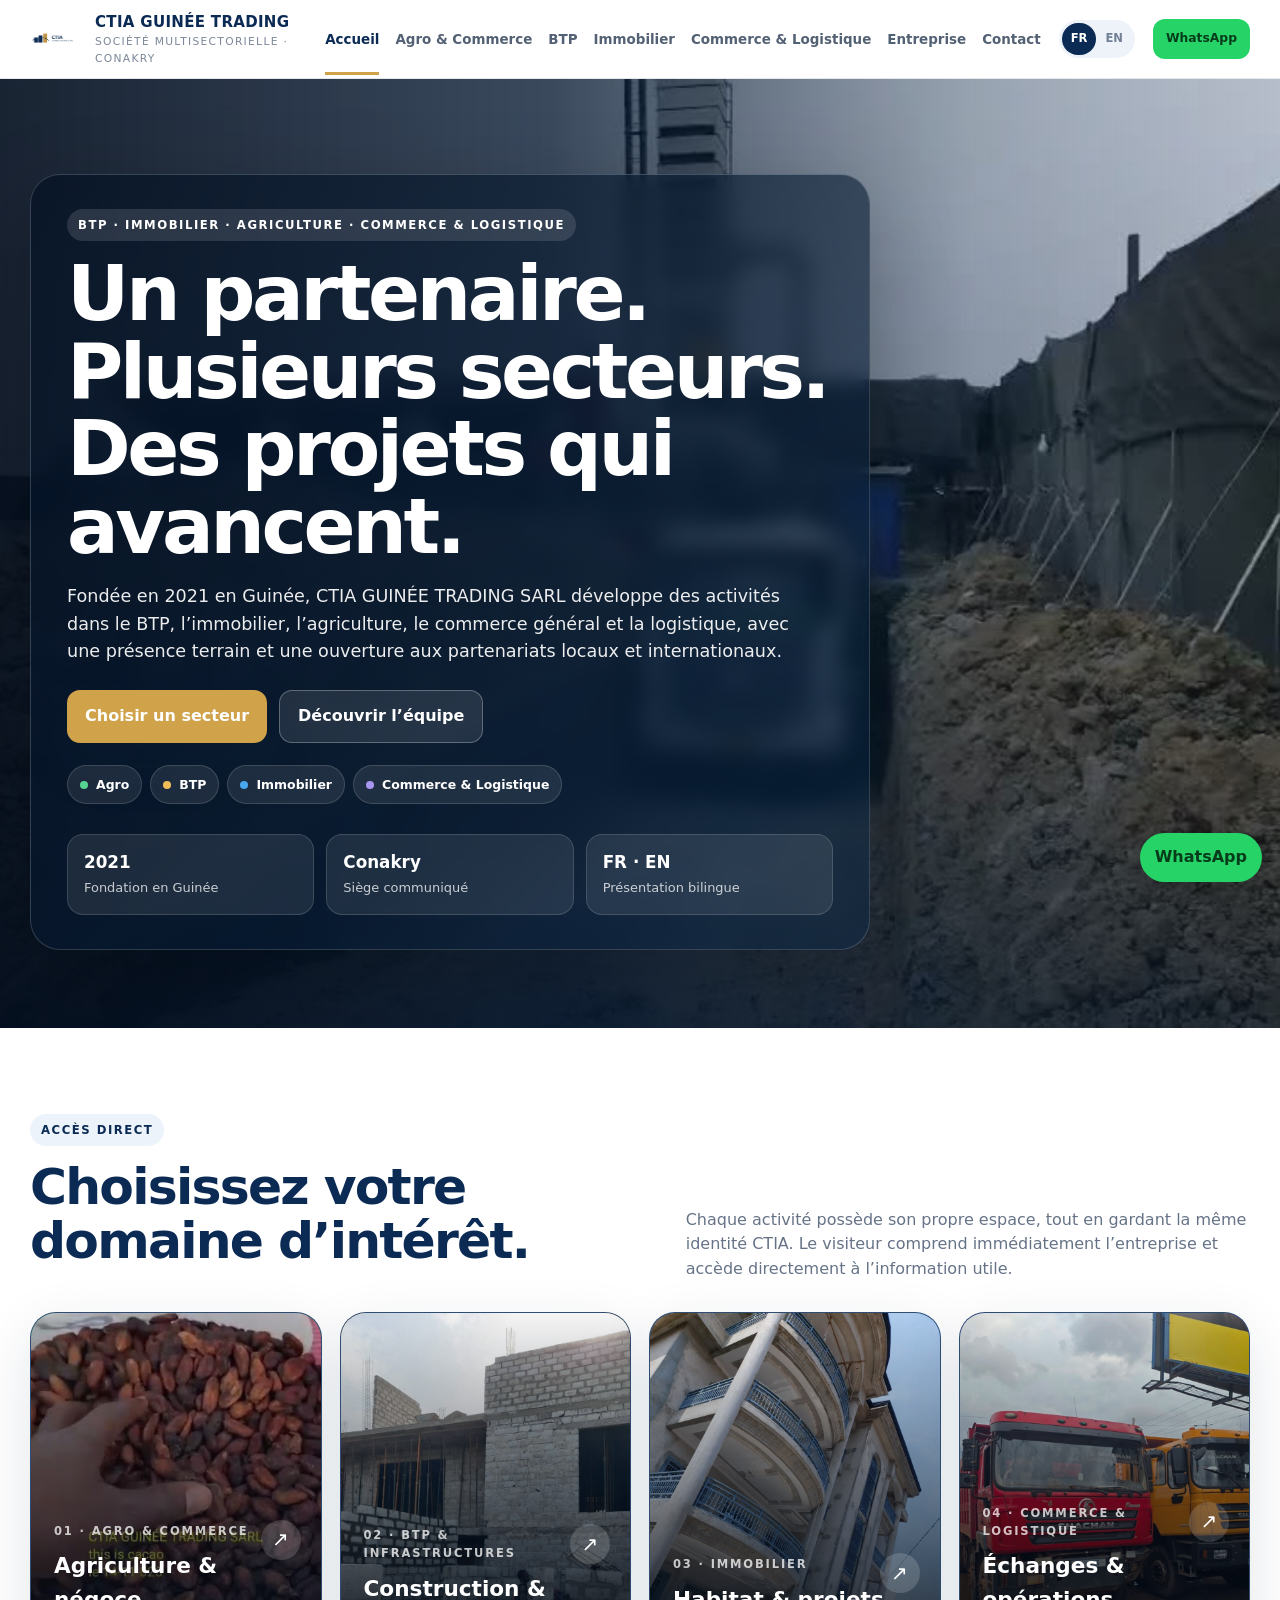
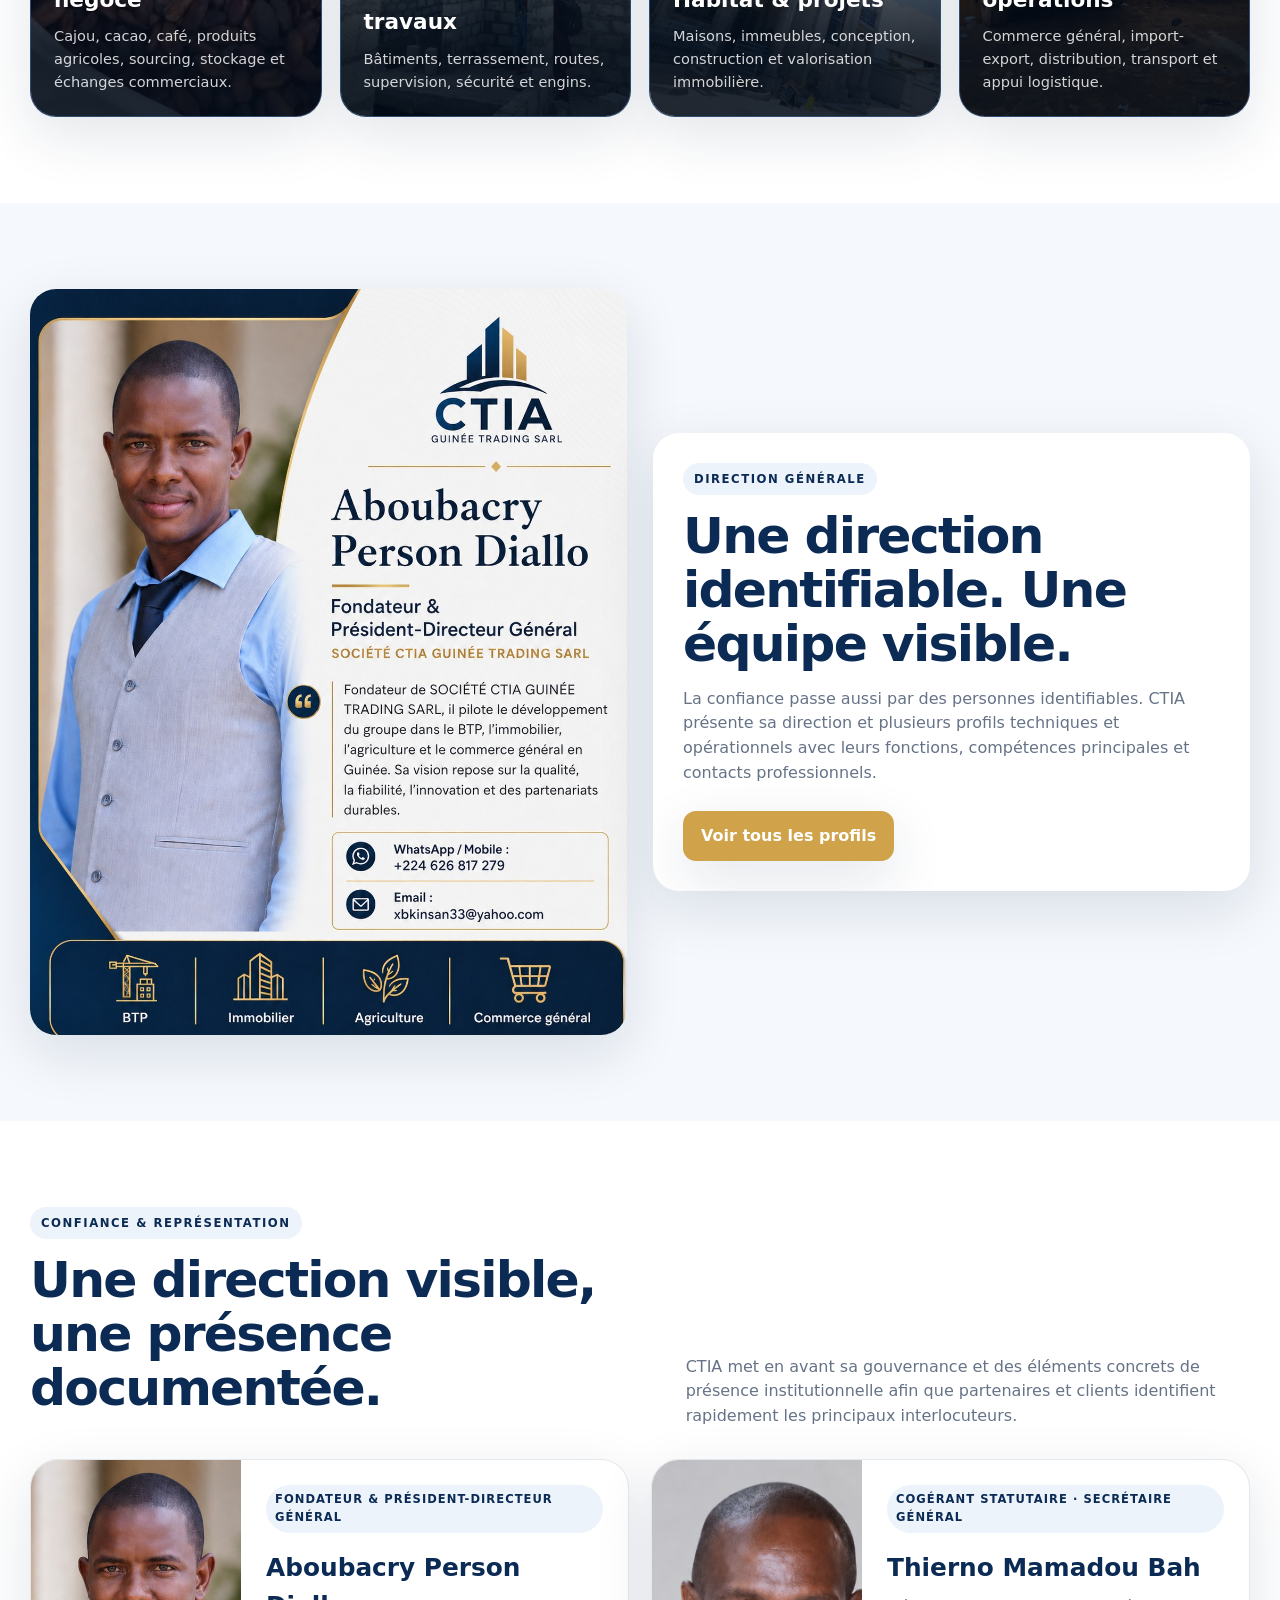
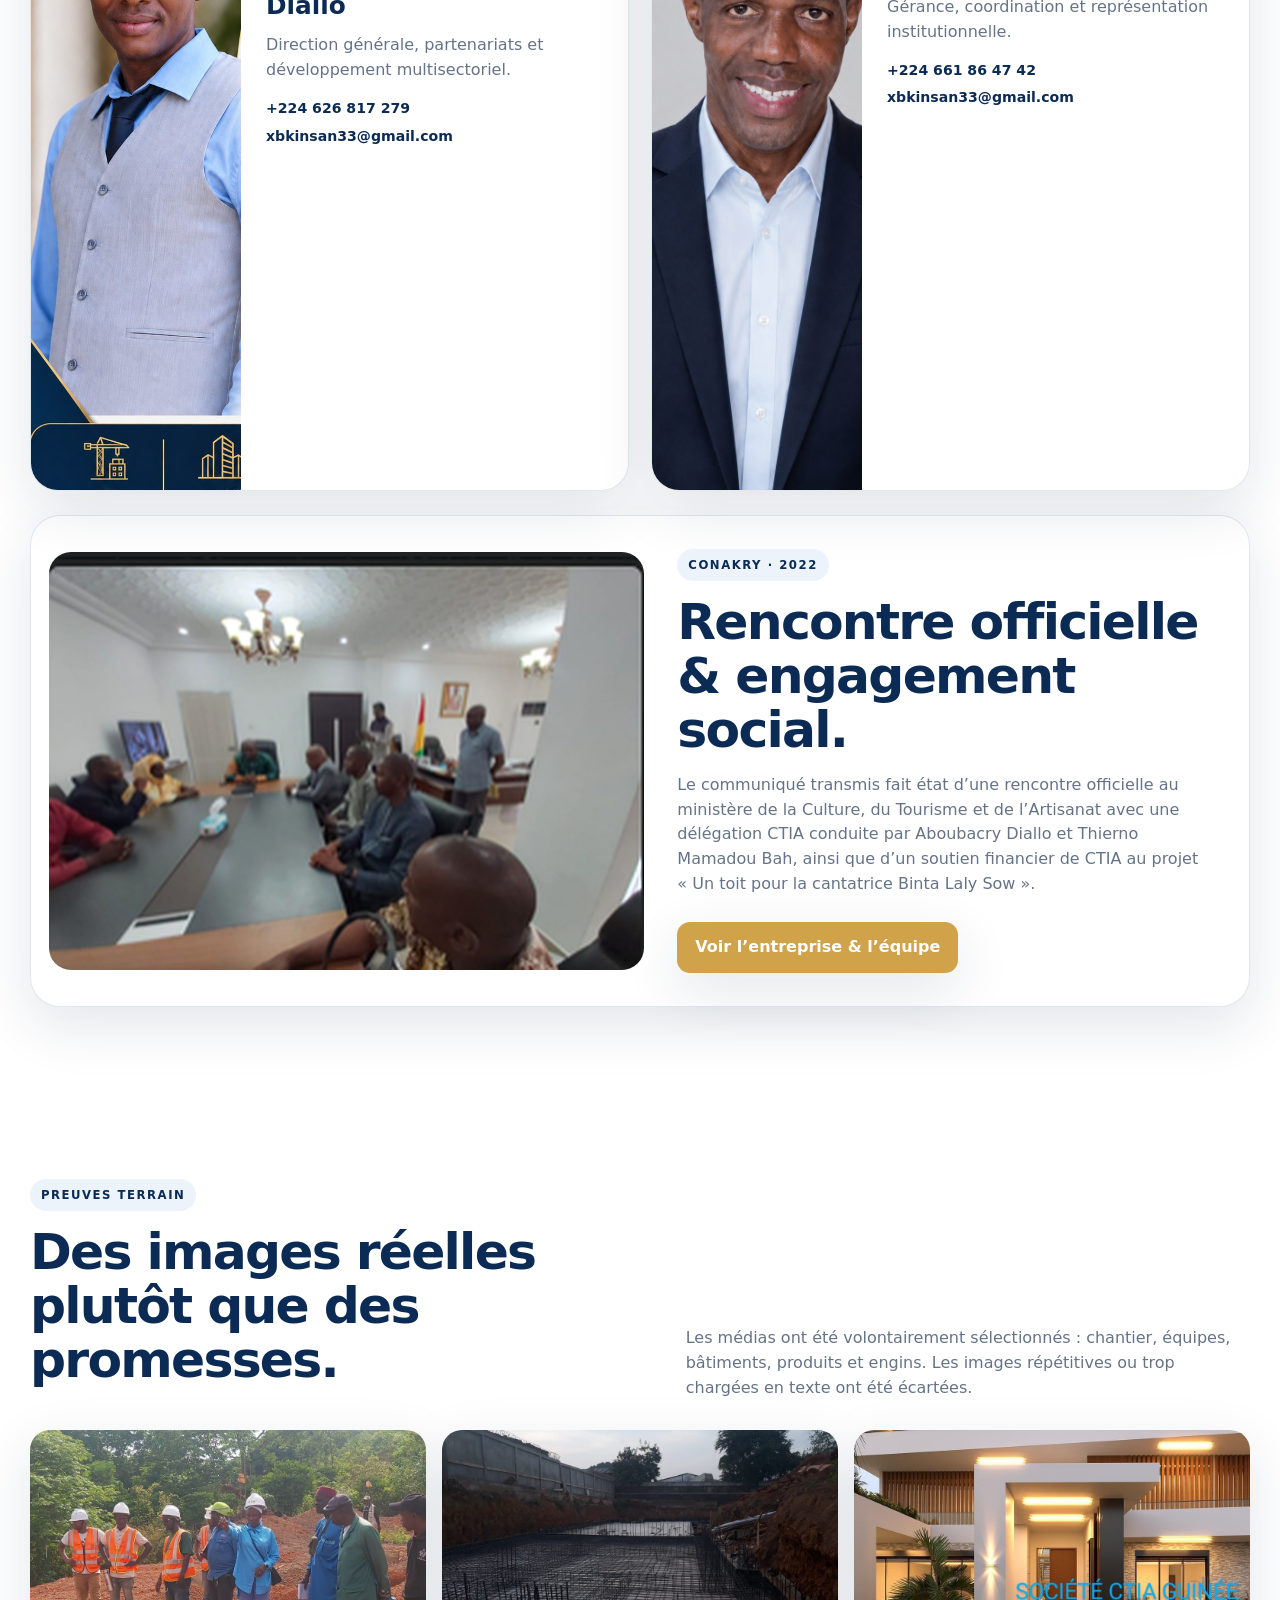
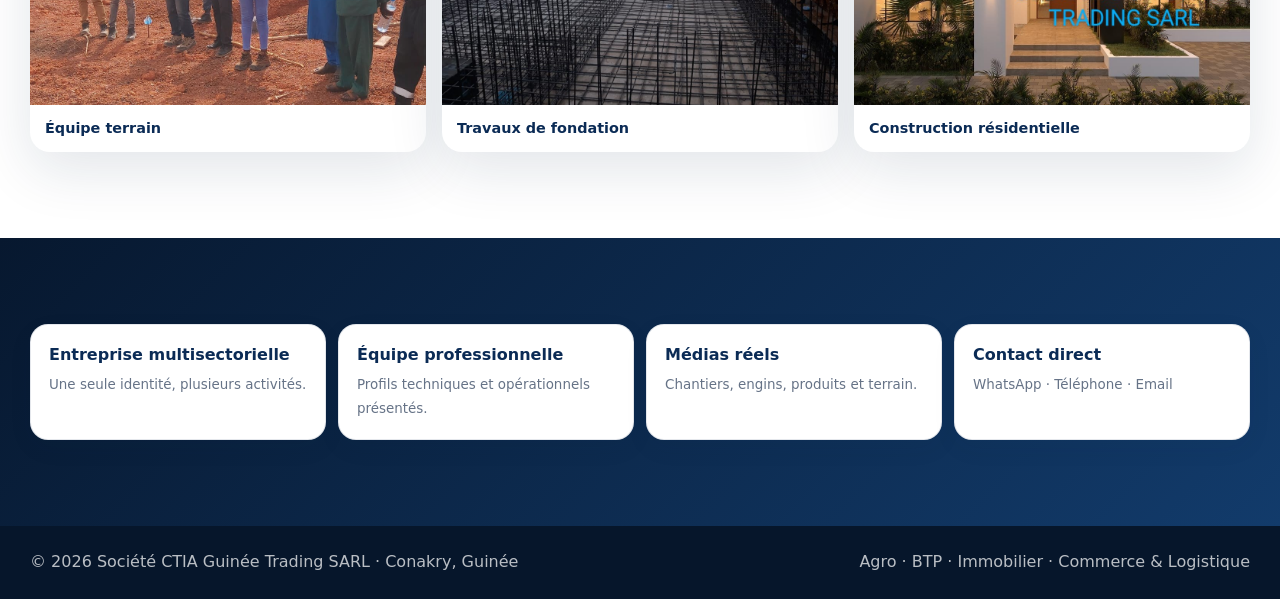
==== ctia-guinee-trading/index.html @ 24e88678 "Add CTIA Guinée Trading website" ====
<!doctype html><html lang="fr"><head><meta charset="utf-8"><meta name="viewport" content="width=device-width,initial-scale=1"><meta name="description" content="CTIA Guinée Trading SARL — BTP, immobilier, agriculture, commerce général et logistique."><meta name="theme-color" content="#0c2d59"><title>CTIA Guinée Trading — Accueil</title><link rel="icon" href="assets/images/logo-ctia.png"><link rel="stylesheet" href="assets/site.css"></head><body><header class="top"><div class="wrap nav">
<a class="brand" href="index.html"><img src="assets/images/logo-ctia.png" alt="CTIA Guinée Trading"><span><b>CTIA GUINÉE TRADING</b><small>SOCIÉTÉ MULTISECTORIELLE · CONAKRY</small></span></a>
<nav class="navlinks" id="siteNav"><a href="index.html" class="active" data-i18n="nav_home"></a><a href="agro.html" class="" data-i18n="nav_agro"></a><a href="btp.html" class="" data-i18n="nav_btp"></a><a href="immobilier.html" class="" data-i18n="nav_immo"></a><a href="commerce.html" class="" data-i18n="nav_trade"></a><a href="entreprise.html" class="" data-i18n="nav_company"></a><a href="contact.html" class="" data-i18n="nav_contact"></a></nav>
<div class="lang"><button data-lang="fr">FR</button><button data-lang="en">EN</button></div>
<a class="nav-cta" href="https://wa.me/224626817279" target="_blank">WhatsApp</a>
<button class="menu" aria-label="Menu">☰</button></div></header><main>
<section class="hero hero-home"><video autoplay muted loop playsinline poster="assets/images/building-video-still.jpg"><source src="assets/videos/hero-home.mp4" type="video/mp4"></video><div class="overlay"></div><div class="wrap hero-copy"><div class="hero-panel"><div class="eyebrow" data-fr="BTP · Immobilier · Agriculture · Commerce & Logistique" data-en="Construction · Real Estate · Agriculture · Trade & Logistics"></div><h1 data-fr="Un partenaire.<br>Plusieurs secteurs.<br>Des projets qui avancent." data-en="One partner.<br>Multiple sectors.<br>Projects that move forward."></h1><p class="lead" data-fr="Fondée en 2021 en Guinée, CTIA GUINÉE TRADING SARL développe des activités dans le BTP, l’immobilier, l’agriculture, le commerce général et la logistique, avec une présence terrain et une ouverture aux partenariats locaux et internationaux." data-en="Founded in Guinea in 2021, CTIA GUINÉE TRADING SARL develops activities in construction, real estate, agriculture, general trade and logistics, with field presence and openness to local and international partnerships."></p><div class="actions"><a class="btn" href="#domaines" data-fr="Choisir un secteur" data-en="Choose a sector"></a><a class="btn ghost" href="entreprise.html" data-fr="Découvrir l’équipe" data-en="Meet the team"></a></div><div class="sector-jump"><a class="sector-chip" href="agro.html"><span class="dot green"></span>Agro</a><a class="sector-chip" href="btp.html"><span class="dot gold"></span>BTP</a><a class="sector-chip" href="immobilier.html"><span class="dot blue"></span>Immobilier</a><a class="sector-chip" href="commerce.html"><span class="dot trade"></span>Commerce & Logistique</a></div><div class="hero-stats"><div><b>2021</b><span data-fr="Fondation en Guinée" data-en="Founded in Guinea"></span></div><div><b>Conakry</b><span data-fr="Siège communiqué" data-en="Reported head office"></span></div><div><b>FR · EN</b><span data-fr="Présentation bilingue" data-en="Bilingual presentation"></span></div></div></div></div></section>
<section class="section" id="domaines"><div class="wrap"><div class="intro reveal"><div><div class="eyebrow" data-fr="Accès direct" data-en="Direct access"></div><h2 data-fr="Choisissez votre domaine d’intérêt." data-en="Choose your area of interest."></h2></div><div><p data-fr="Chaque activité possède son propre espace, tout en gardant la même identité CTIA. Le visiteur comprend immédiatement l’entreprise et accède directement à l’information utile." data-en="Each business activity has its own space while keeping the same CTIA identity. Visitors understand the company immediately and go straight to the information they need."></p></div></div><div class="domain-grid">
<a class="domain sector-green reveal" href="agro.html"><img src="assets/images/agro1.jpg" alt="Agriculture"><div class="content"><div class="num">01 · AGRO & COMMERCE</div><h3 data-fr="Agriculture & négoce" data-en="Agriculture & trade"></h3><p data-fr="Cajou, cacao, café, produits agricoles, sourcing, stockage et échanges commerciaux." data-en="Cashew, cocoa, coffee, agricultural products, sourcing, storage and trade."></p><span class="arrow">↗</span></div></a>
<a class="domain sector-gold reveal" href="btp.html"><img src="assets/images/site-front.jpg" alt="BTP"><div class="content"><div class="num">02 · BTP & INFRASTRUCTURES</div><h3 data-fr="Construction & travaux" data-en="Construction & works"></h3><p data-fr="Bâtiments, terrassement, routes, supervision, sécurité et engins." data-en="Buildings, earthworks, roads, supervision, safety and heavy equipment."></p><span class="arrow">↗</span></div></a>
<a class="domain sector-blue reveal" href="immobilier.html"><img src="assets/images/immobilier-house-2.jpg" alt="Immobilier"><div class="content"><div class="num">03 · IMMOBILIER</div><h3 data-fr="Habitat & projets" data-en="Housing & projects"></h3><p data-fr="Maisons, immeubles, conception, construction et valorisation immobilière." data-en="Homes, buildings, design, construction and real-estate development."></p><span class="arrow">↗</span></div></a>
<a class="domain sector-trade reveal" href="commerce.html"><img src="assets/images/truck-yard.jpg" alt="Commerce et logistique"><div class="content"><div class="num">04 · COMMERCE & LOGISTIQUE</div><h3 data-fr="Échanges & opérations" data-en="Trade & operations"></h3><p data-fr="Commerce général, import-export, distribution, transport et appui logistique." data-en="General trade, import-export, distribution, transport and logistics support."></p><span class="arrow">↗</span></div></a>
</div></div></section>
<section class="section soft"><div class="wrap split center"><div class="media-card big-profile reveal"><img src="assets/images/founder-profile-card.jpg" alt="Aboubacry Person Diallo"></div><div class="text-card reveal"><div class="eyebrow" data-fr="Direction Générale" data-en="General Management"></div><h2 data-fr="Une direction identifiable. Une équipe visible." data-en="Visible leadership. A visible team."></h2><p data-fr="La confiance passe aussi par des personnes identifiables. CTIA présente sa direction et plusieurs profils techniques et opérationnels avec leurs fonctions, compétences principales et contacts professionnels." data-en="Trust also comes from identifiable people. CTIA presents its leadership and several technical and operational profiles with their roles, key skills and professional contacts."></p><div class="actions"><a class="btn" href="entreprise.html" data-fr="Voir tous les profils" data-en="View all profiles"></a></div></div></div></section>

<section class="section"><div class="wrap">
<div class="intro reveal"><div><div class="eyebrow" data-fr="Confiance & représentation" data-en="Trust & representation"></div><h2 data-fr="Une direction visible, une présence documentée." data-en="Visible leadership, documented presence."></h2></div><div><p data-fr="CTIA met en avant sa gouvernance et des éléments concrets de présence institutionnelle afin que partenaires et clients identifient rapidement les principaux interlocuteurs." data-en="CTIA highlights its leadership and concrete elements of institutional presence so partners and clients can quickly identify the main contacts."></p></div></div>
<div class="leadership-grid">
<article class="leader-card reveal"><div class="leader-photo"><img src="assets/images/founder-portrait.jpg" alt="Aboubacry Person Diallo"></div><div class="leader-copy"><div class="role" data-fr="Fondateur & Président-Directeur Général" data-en="Founder & Chief Executive Officer"></div><h3>Aboubacry Person Diallo</h3><p data-fr="Direction générale, partenariats et développement multisectoriel." data-en="General management, partnerships and multi-sector development."></p><div class="leader-contact"><a href="https://wa.me/224626817279" target="_blank">+224 626 817 279</a><a href="mailto:xbkinsan33@gmail.com">xbkinsan33@gmail.com</a></div></div></article>
<article class="leader-card reveal"><div class="leader-photo"><img src="assets/images/thierno-mamadou-bah.png" alt="Thierno Mamadou Bah"></div><div class="leader-copy"><div class="role" data-fr="Cogérant statutaire · Secrétaire général" data-en="Statutory Co-Manager · Secretary General"></div><h3>Thierno Mamadou Bah</h3><p data-fr="Gérance, coordination et représentation institutionnelle." data-en="Management, coordination and institutional representation."></p><div class="leader-contact"><a href="https://wa.me/224661864742" target="_blank">+224 661 86 47 42</a><a href="mailto:xbkinsan33@gmail.com">xbkinsan33@gmail.com</a></div></div></article>
</div>
<div class="institutional reveal" style="margin-top:24px"><div class="institutional-media"><img data-lightbox src="assets/images/ctia-official-meeting-2022.jpg" alt="Rencontre officielle CTIA 2022"></div><div class="institutional-copy"><div class="eyebrow">Conakry · 2022</div><h2 data-fr="Rencontre officielle & engagement social." data-en="Official meeting & social engagement."></h2><p data-fr="Le communiqué transmis fait état d’une rencontre officielle au ministère de la Culture, du Tourisme et de l’Artisanat avec une délégation CTIA conduite par Aboubacry Diallo et Thierno Mamadou Bah, ainsi que d’un soutien financier de CTIA au projet « Un toit pour la cantatrice Binta Laly Sow »." data-en="The supplied communiqué reports an official meeting at the Ministry of Culture, Tourism and Handicrafts with a CTIA delegation led by Aboubacry Diallo and Thierno Mamadou Bah, as well as CTIA financial support for the project “Un toit pour la cantatrice Binta Laly Sow”."></p><div class="actions"><a class="btn" href="entreprise.html" data-fr="Voir l’entreprise & l’équipe" data-en="View company & team"></a></div></div></div>
</div></section><section class="section"><div class="wrap"><div class="intro reveal"><div><div class="eyebrow" data-fr="Preuves terrain" data-en="Field evidence"></div><h2 data-fr="Des images réelles plutôt que des promesses." data-en="Real field imagery, not just promises."></h2></div><div><p data-fr="Les médias ont été volontairement sélectionnés : chantier, équipes, bâtiments, produits et engins. Les images répétitives ou trop chargées en texte ont été écartées." data-en="Media has been deliberately selected: worksites, teams, buildings, products and equipment. Repetitive or text-heavy images have been left out."></p></div></div><div class="gallery-grid"><figure><img data-lightbox src="assets/images/team-group.jpg" alt="Équipe terrain"><figcaption data-fr="Équipe terrain" data-en="Field team"></figcaption></figure><figure><img data-lightbox src="assets/images/btp-foundation-grid.jpg" alt="Fondation"><figcaption data-fr="Travaux de fondation" data-en="Foundation works"></figcaption></figure><figure><img data-lightbox src="assets/images/house-modern.jpg" alt="Maison moderne"><figcaption data-fr="Construction résidentielle" data-en="Residential construction"></figcaption></figure></div></div></section>
<section class="section dark"><div class="wrap"><div class="trust-strip"><div class="trust-item"><b data-fr="Entreprise multisectorielle" data-en="Multi-sector company"></b><span data-fr="Une seule identité, plusieurs activités." data-en="One identity, multiple activities."></span></div><div class="trust-item"><b data-fr="Équipe professionnelle" data-en="Professional team"></b><span data-fr="Profils techniques et opérationnels présentés." data-en="Technical and operational profiles presented."></span></div><div class="trust-item"><b data-fr="Médias réels" data-en="Real media"></b><span data-fr="Chantiers, engins, produits et terrain." data-en="Sites, equipment, products and field work."></span></div><div class="trust-item"><b data-fr="Contact direct" data-en="Direct contact"></b><span>WhatsApp · Téléphone · Email</span></div></div></div></section>
</main><footer class="footer"><div class="wrap footer-row"><div>© 2026 Société CTIA Guinée Trading SARL · Conakry, Guinée</div><div>Agro · BTP · Immobilier · Commerce & Logistique</div></div></footer>
<a class="wa" href="https://wa.me/224626817279" target="_blank" aria-label="WhatsApp">WhatsApp</a>
<div class="lightbox" id="lightbox" aria-hidden="true"><div class="lightbox-bg" data-lightbox-close></div><button class="lightbox-close" data-lightbox-close>×</button><img id="lightboxImg" alt="Agrandissement"></div>
<script src="assets/site.js"></script></body></html>
---- ctia-guinee-trading/assets/site.css ----
:root{--navy:#0b2b55;--navy2:#123d73;--gold:#d0a34b;--green:#23885a;--green2:#46b77a;--blue:#1478c9;--trade:#6f55b4;--ink:#11213a;--muted:#667387;--bg:#f5f8fc;--line:rgba(12,43,85,.11);--white:#fff;--shadow:0 18px 56px rgba(15,39,74,.12)}
*{box-sizing:border-box}html{scroll-behavior:smooth}body{margin:0;font-family:Inter,ui-sans-serif,system-ui,-apple-system,"Segoe UI",Arial,sans-serif;background:#fff;color:var(--ink);line-height:1.55}a{text-decoration:none;color:inherit}img,video{display:block;width:100%}button{font:inherit}.wrap{width:min(1220px,calc(100% - 38px));margin:auto}
.top{position:sticky;top:0;z-index:90;background:rgba(255,255,255,.94);backdrop-filter:blur(18px);border-bottom:1px solid var(--line)}.nav{min-height:78px;display:flex;align-items:center;gap:18px}.brand{display:flex;align-items:center;gap:11px;min-width:250px}.brand img{width:54px;height:44px;object-fit:contain}.brand b{display:block;font-size:.94rem;letter-spacing:.02em;color:var(--navy)}.brand small{display:block;font-size:.67rem;letter-spacing:.12em;color:#7b8798}.navlinks{display:flex;gap:16px;align-items:center;margin-left:auto}.navlinks a{font-size:.84rem;font-weight:800;color:#536174;padding:27px 0 24px;position:relative;white-space:nowrap}.navlinks a:after{content:"";position:absolute;height:3px;left:0;right:100%;bottom:0;background:var(--gold);transition:.25s}.navlinks a:hover,.navlinks a.active{color:var(--navy)}.navlinks a:hover:after,.navlinks a.active:after{right:0}.lang{display:flex;padding:3px;background:#eef3f9;border-radius:999px}.lang button{border:0;background:transparent;padding:7px 9px;border-radius:999px;font-size:.72rem;font-weight:900;color:#718096;cursor:pointer}.lang button.active{background:var(--navy);color:#fff}.nav-cta{padding:10px 13px;border-radius:12px;background:#25d366;color:#073c1b;font-weight:900;font-size:.77rem}.menu{display:none;border:1px solid var(--line);background:#fff;border-radius:12px;padding:9px 12px;color:var(--navy);cursor:pointer}
.hero{position:relative;overflow:hidden;background:#07182c}.hero-home{min-height:86vh;display:grid;align-items:center}.hero-sub{min-height:64vh;display:grid;align-items:center}.hero video,.hero .hero-img{position:absolute;inset:0;width:100%;height:100%;object-fit:cover}.overlay{position:absolute;inset:0;background:linear-gradient(90deg,rgba(4,15,31,.91) 0%,rgba(5,24,48,.78) 43%,rgba(7,31,58,.38) 76%,rgba(7,31,58,.22) 100%),linear-gradient(0deg,rgba(3,13,28,.64),transparent 50%)}.overlay.green{background:linear-gradient(90deg,rgba(5,33,20,.91),rgba(11,64,37,.66),rgba(11,64,37,.22))}.overlay.gold{background:linear-gradient(90deg,rgba(46,29,5,.92),rgba(91,57,10,.62),rgba(91,57,10,.20))}.overlay.blue{background:linear-gradient(90deg,rgba(5,28,56,.92),rgba(9,67,112,.61),rgba(9,67,112,.19))}.overlay.trade{background:linear-gradient(90deg,rgba(27,20,58,.92),rgba(62,45,112,.62),rgba(62,45,112,.22))}.hero-copy{position:relative;z-index:2;color:#fff;padding:95px 0 78px}.hero-panel{width:min(840px,100%);padding:34px 36px;border-radius:30px;background:linear-gradient(135deg,rgba(5,18,36,.73),rgba(9,37,67,.48));border:1px solid rgba(255,255,255,.17);box-shadow:0 30px 90px rgba(0,0,0,.24);backdrop-filter:blur(10px)}.eyebrow{display:inline-flex;align-items:center;gap:9px;padding:7px 11px;border-radius:999px;background:rgba(255,255,255,.12);color:#fff;font-size:.73rem;text-transform:uppercase;letter-spacing:.13em;font-weight:900;margin-bottom:14px}.section .eyebrow,.text-card .eyebrow,.modal-copy .eyebrow{background:#edf3fa;color:var(--navy)}h1{font-size:clamp(2.6rem,6vw,5.15rem);line-height:1.01;letter-spacing:-.045em;margin:0 0 18px;max-width:930px}h2{font-size:clamp(1.9rem,4vw,3.15rem);line-height:1.07;letter-spacing:-.035em;margin:0 0 14px;color:var(--navy)}h3{margin:0 0 9px;font-size:1.22rem;color:var(--navy)}.lead{font-size:1.1rem;max-width:760px;color:rgba(255,255,255,.92)}.actions{display:flex;gap:12px;flex-wrap:wrap;margin-top:25px}.btn{display:inline-flex;align-items:center;justify-content:center;gap:8px;padding:13px 18px;border-radius:13px;background:var(--gold);color:#fff;font-weight:850;border:0;box-shadow:var(--shadow);cursor:pointer}.btn:hover{transform:translateY(-1px)}.btn.ghost{background:rgba(255,255,255,.10);border:1px solid rgba(255,255,255,.28);box-shadow:none}.btn.light{background:#fff;color:var(--navy)}.btn.green{background:var(--green)}.btn.blue{background:var(--blue)}.btn.trade{background:var(--trade)}.hero-stats{display:grid;grid-template-columns:repeat(3,1fr);gap:12px;margin-top:30px}.hero-stats div{background:rgba(255,255,255,.09);border:1px solid rgba(255,255,255,.14);padding:14px 16px;border-radius:16px}.hero-stats b{display:block;font-size:1.05rem}.hero-stats span{font-size:.81rem;color:rgba(255,255,255,.76)}
.sector-jump{display:flex;gap:8px;flex-wrap:wrap;margin-top:22px}.sector-chip{display:inline-flex;align-items:center;gap:8px;padding:9px 12px;border-radius:999px;background:rgba(255,255,255,.09);border:1px solid rgba(255,255,255,.14);font-size:.78rem;font-weight:800}.dot{width:8px;height:8px;border-radius:50%}.dot.green{background:#57d593}.dot.gold{background:#f0bc58}.dot.blue{background:#48a8ef}.dot.trade{background:#a795f0}
.section{padding:86px 0}.section.soft{background:var(--bg)}.section.dark{background:linear-gradient(135deg,#07182f,#123b6b);color:#fff}.section.dark h2,.section.dark h3{color:#fff}.muted-light{color:rgba(255,255,255,.76)}.intro{display:grid;grid-template-columns:1.05fr .95fr;gap:32px;align-items:end;margin-bottom:30px}.intro p{margin:0;color:var(--muted)}
.domain-grid{display:grid;grid-template-columns:repeat(4,minmax(0,1fr));gap:18px}.domain{position:relative;overflow:hidden;border-radius:26px;min-height:405px;box-shadow:var(--shadow);background:#12335f;border:1px solid rgba(255,255,255,.12);transition:.28s transform,.28s box-shadow}.domain:hover{transform:translateY(-5px);box-shadow:0 28px 76px rgba(15,39,74,.18)}.domain img,.domain video{position:absolute;inset:0;width:100%;height:100%;object-fit:cover;transition:.35s transform}.domain:hover img,.domain:hover video{transform:scale(1.035)}.domain:after{content:"";position:absolute;inset:0;background:linear-gradient(180deg,rgba(0,0,0,.04),rgba(3,12,24,.88) 84%)}.domain .content{position:absolute;left:0;right:0;bottom:0;padding:23px;color:#fff;z-index:2}.domain .num{font-size:.72rem;letter-spacing:.16em;text-transform:uppercase;color:rgba(255,255,255,.75);font-weight:900;margin-bottom:9px}.domain h3{color:#fff;font-size:1.35rem}.domain p{margin:0;color:rgba(255,255,255,.82);font-size:.91rem}.domain .arrow{position:absolute;top:20px;right:20px;font-size:20px;background:rgba(255,255,255,.16);width:40px;height:40px;border-radius:50%;display:grid;place-items:center}.sector-green{box-shadow:inset 0 5px 0 var(--green),var(--shadow)}.sector-gold{box-shadow:inset 0 5px 0 var(--gold),var(--shadow)}.sector-blue{box-shadow:inset 0 5px 0 var(--blue),var(--shadow)}.sector-trade{box-shadow:inset 0 5px 0 var(--trade),var(--shadow)}
.cards{display:grid;gap:18px}.cards.three{grid-template-columns:repeat(3,minmax(0,1fr))}.cards.four{grid-template-columns:repeat(4,minmax(0,1fr))}.card{background:#fff;border:1px solid var(--line);border-radius:22px;padding:23px;box-shadow:0 10px 32px rgba(14,30,55,.06)}.card p{margin:0;color:var(--muted)}.tag,.role{display:inline-flex;padding:6px 9px;border-radius:999px;font-size:.72rem;letter-spacing:.09em;text-transform:uppercase;font-weight:900;background:#edf3fa;color:var(--navy);margin-bottom:11px}.split{display:grid;grid-template-columns:1fr 1fr;gap:26px;align-items:stretch}.split.center{align-items:center}.media-card,.text-card,.video-box{border-radius:26px;overflow:hidden;box-shadow:var(--shadow);background:#fff;position:relative}.media-card img{width:100%;height:100%;object-fit:cover}.media-card.big-profile img{height:auto;object-fit:contain;background:#fff}.shade{position:absolute;inset:0;background:linear-gradient(180deg,rgba(11,26,50,0) 22%,rgba(11,26,50,.86) 100%)}.caption{position:absolute;left:22px;right:22px;bottom:21px;color:#fff;z-index:1}.text-card{padding:30px}.text-card p{color:var(--muted)}.pills,.skill-tags,.card-actions,.modal-actions,.contact-buttons{display:flex;flex-wrap:wrap;gap:8px}.pill,.skill-tags span{display:inline-flex;padding:8px 11px;border-radius:999px;background:#eef3f9;color:var(--navy);font-weight:750;font-size:.82rem}
.specs{display:grid;grid-template-columns:repeat(3,minmax(0,1fr));gap:19px}.spec-card{background:#fff;border-radius:23px;overflow:hidden;box-shadow:var(--shadow);border:1px solid var(--line)}.spec-card img{height:235px;width:100%;object-fit:cover}.spec-pad{padding:19px}.row{display:flex;justify-content:space-between;gap:14px;border-top:1px solid var(--line);padding:10px 0;font-size:.9rem}.row span:first-child{color:var(--muted)}
.gallery-grid,.gallery{display:grid;grid-template-columns:repeat(3,minmax(0,1fr));gap:16px}.gallery-grid figure,.gallery figure{margin:0;background:#fff;border-radius:20px;overflow:hidden;box-shadow:var(--shadow);cursor:zoom-in}.gallery-grid figure img,.gallery figure img{width:100%;height:275px;object-fit:cover;transition:.3s transform}.gallery-grid figure:hover img,.gallery figure:hover img{transform:scale(1.025)}.gallery-grid figure.tall{grid-row:span 2}.gallery-grid figure.tall img{height:100%}.gallery-grid figcaption,.gallery figcaption{padding:12px 15px;font-weight:750;color:var(--navy);font-size:.9rem}.video-grid{display:grid;grid-template-columns:repeat(2,minmax(0,1fr));gap:20px}.video-box video{width:100%;aspect-ratio:16/10;object-fit:cover;background:#000}.vpad{padding:15px 17px}.vpad p{color:var(--muted);font-size:.9rem;margin:4px 0 0}
.team-grid{display:grid;grid-template-columns:repeat(3,minmax(0,1fr));gap:19px}.team-card{background:#fff;border-radius:23px;overflow:hidden;box-shadow:var(--shadow);border:1px solid var(--line);cursor:pointer;transition:.25s transform,.25s box-shadow}.team-card:hover{transform:translateY(-4px);box-shadow:0 25px 70px rgba(14,30,55,.14)}.team-card .photo{height:315px;background:#eaf0f7;overflow:hidden;position:relative}.team-card .photo:after{content:"";position:absolute;left:0;right:0;bottom:0;height:48%;background:linear-gradient(transparent,rgba(7,26,53,.18));pointer-events:none}.team-card .photo img{width:100%;height:100%;object-fit:cover;object-position:center top}.team-card .pad{padding:19px}.team-card p{color:var(--muted);display:-webkit-box;-webkit-line-clamp:3;-webkit-box-orient:vertical;overflow:hidden}.mini-btn{display:inline-flex;align-items:center;justify-content:center;padding:9px 12px;border-radius:11px;background:#eef3f9;color:var(--navy);font-weight:850;border:0;cursor:pointer}.mini-btn.primary{background:var(--navy);color:#fff}
.trust-strip{display:grid;grid-template-columns:repeat(4,1fr);gap:12px}.trust-item{padding:18px;border-radius:18px;background:#fff;border:1px solid var(--line);box-shadow:0 8px 26px rgba(14,30,55,.05)}.trust-item b{display:block;color:var(--navy);font-size:1rem;margin-bottom:4px}.trust-item span{color:var(--muted);font-size:.84rem}.contact-grid{display:grid;grid-template-columns:1.15fr .85fr;gap:20px}.contact-panel{padding:30px;border-radius:25px;background:var(--navy);color:#fff}.contact-panel.light{background:#fff;color:var(--ink);border:1px solid var(--line)}.contact-line{padding:13px 0;border-bottom:1px solid rgba(255,255,255,.14)}.contact-panel.light .contact-line{border-color:var(--line)}.contact-line small{display:block;font-size:.68rem;text-transform:uppercase;letter-spacing:.12em;color:#e0b55f;font-weight:900}.contact-line b{display:block;margin-top:4px}.footer{background:#06162b;color:rgba(255,255,255,.72);padding:24px 0}.footer-row{display:flex;justify-content:space-between;gap:18px;flex-wrap:wrap}.wa{position:fixed;right:18px;bottom:18px;z-index:75;background:#25d366;color:#073c1b;padding:12px 15px;border-radius:999px;font-weight:900;box-shadow:0 13px 32px rgba(0,0,0,.2)}
.modal{position:fixed;inset:0;display:none;z-index:120}.modal.open{display:block}.modal-backdrop{position:absolute;inset:0;background:rgba(4,12,25,.76);backdrop-filter:blur(6px)}.modal-dialog{position:relative;z-index:1;width:min(1000px,calc(100% - 26px));margin:4vh auto;background:#fff;border-radius:28px;padding:25px;box-shadow:0 30px 100px rgba(0,0,0,.28);max-height:92vh;overflow:auto}.modal-close{position:absolute;right:12px;top:8px;border:0;background:#eef3f9;width:40px;height:40px;border-radius:50%;font-size:27px;color:var(--navy);cursor:pointer}.modal-grid{display:grid;grid-template-columns:350px 1fr;gap:25px}.modal-photo img{border-radius:20px;width:100%;height:470px;object-fit:cover;object-position:center top;background:#edf2f7}.modal-copy h3{font-size:2rem;margin-top:7px}.qualification{margin-top:16px;padding:15px 16px;border-radius:16px;background:#f6f8fb;border:1px solid var(--line)}.qualification b{display:block;color:var(--navy);margin-bottom:4px}.contact-inline{font-weight:750;color:var(--navy);margin-top:15px}.contact-buttons a{padding:9px 12px;border-radius:11px;background:var(--navy);color:#fff;font-weight:850;font-size:.84rem}.contact-buttons a.email{background:#eef3f9;color:var(--navy)}
.lightbox{position:fixed;inset:0;display:none;z-index:130;align-items:center;justify-content:center;padding:28px}.lightbox.open{display:flex}.lightbox-bg{position:absolute;inset:0;background:rgba(3,9,19,.9)}.lightbox img{position:relative;z-index:2;max-width:94vw;max-height:90vh;object-fit:contain;border-radius:18px}.lightbox-close{position:absolute;z-index:3;right:23px;top:18px;width:44px;height:44px;border:0;border-radius:50%;font-size:30px;background:#fff;color:var(--navy);cursor:pointer}.reveal{opacity:0;transform:translateY(20px);transition:.6s}.reveal.in{opacity:1;transform:none}
@media(max-width:1100px){.nav-cta{display:none}.domain-grid{grid-template-columns:repeat(2,1fr)}.team-grid,.cards.three,.cards.four,.specs,.gallery-grid,.gallery{grid-template-columns:repeat(2,1fr)}.intro,.split,.contact-grid,.modal-grid{grid-template-columns:1fr}.modal-photo img{height:auto;max-height:520px}.trust-strip{grid-template-columns:repeat(2,1fr)}}
@media(max-width:790px){.brand{min-width:0}.brand b{font-size:.87rem}.brand small{display:none}.menu{display:block;margin-left:auto}.navlinks{position:absolute;left:14px;right:14px;top:70px;display:none;flex-direction:column;align-items:stretch;padding:12px;background:#fff;border:1px solid var(--line);border-radius:18px;box-shadow:var(--shadow)}.navlinks.open{display:flex}.navlinks a{padding:10px 12px}.navlinks a:after{display:none}.lang{display:none}.hero-home{min-height:82vh}.hero-panel{padding:26px 22px;border-radius:24px}.hero-stats{grid-template-columns:1fr}.section{padding:66px 0}.domain-grid,.team-grid,.cards.three,.cards.four,.specs,.gallery-grid,.gallery,.video-grid,.trust-strip{grid-template-columns:1fr}.domain{min-height:345px}.team-card .photo{height:290px}h1{font-size:2.7rem}.modal-dialog{padding:18px;margin:2vh auto;max-height:96vh}.modal-photo img{height:390px}.wa{right:12px;bottom:12px}}
@media(prefers-reduced-motion:reduce){html{scroll-behavior:auto}.reveal{opacity:1;transform:none;transition:none}.domain,.team-card,.domain img,.gallery img{transition:none}}

/* V3.1 — Leadership & institutional trust */
.leadership-grid{display:grid;grid-template-columns:repeat(2,minmax(0,1fr));gap:22px}
.leader-card{background:#fff;border:1px solid var(--line);border-radius:28px;overflow:hidden;box-shadow:var(--shadow);display:grid;grid-template-columns:210px 1fr;min-height:330px}
.leader-photo{background:#edf3f9;min-height:330px}
.leader-photo img{width:100%;height:100%;object-fit:cover;object-position:center top}
.leader-copy{padding:25px}.leader-copy h3{font-size:1.55rem;margin:5px 0 8px}.leader-copy p{color:var(--muted);margin:0 0 15px}
.leader-contact{display:grid;gap:6px;margin-top:14px;font-size:.88rem}.leader-contact a{color:var(--navy);font-weight:800}
.institutional{display:grid;grid-template-columns:1.03fr .97fr;gap:26px;align-items:center;background:#fff;border:1px solid var(--line);border-radius:30px;padding:18px;box-shadow:var(--shadow)}
.institutional-media{border-radius:22px;overflow:hidden;min-height:360px;background:#eaf0f7}.institutional-media img{width:100%;height:100%;min-height:360px;object-fit:cover}
.institutional-copy{padding:15px 18px 15px 7px}.institutional-copy p{color:var(--muted)}
.institutional-meta{display:flex;gap:8px;flex-wrap:wrap;margin:10px 0 16px}.meta-pill{display:inline-flex;padding:7px 10px;border-radius:999px;background:#eef3f9;color:var(--navy);font-size:.76rem;font-weight:850}
@media(max-width:1000px){.leadership-grid,.institutional{grid-template-columns:1fr}.leader-card{grid-template-columns:180px 1fr}}
@media(max-width:650px){.leader-card{grid-template-columns:1fr}.leader-photo{min-height:310px;height:310px}.institutional-media,.institutional-media img{min-height:250px}.institutional-copy{padding:8px}}
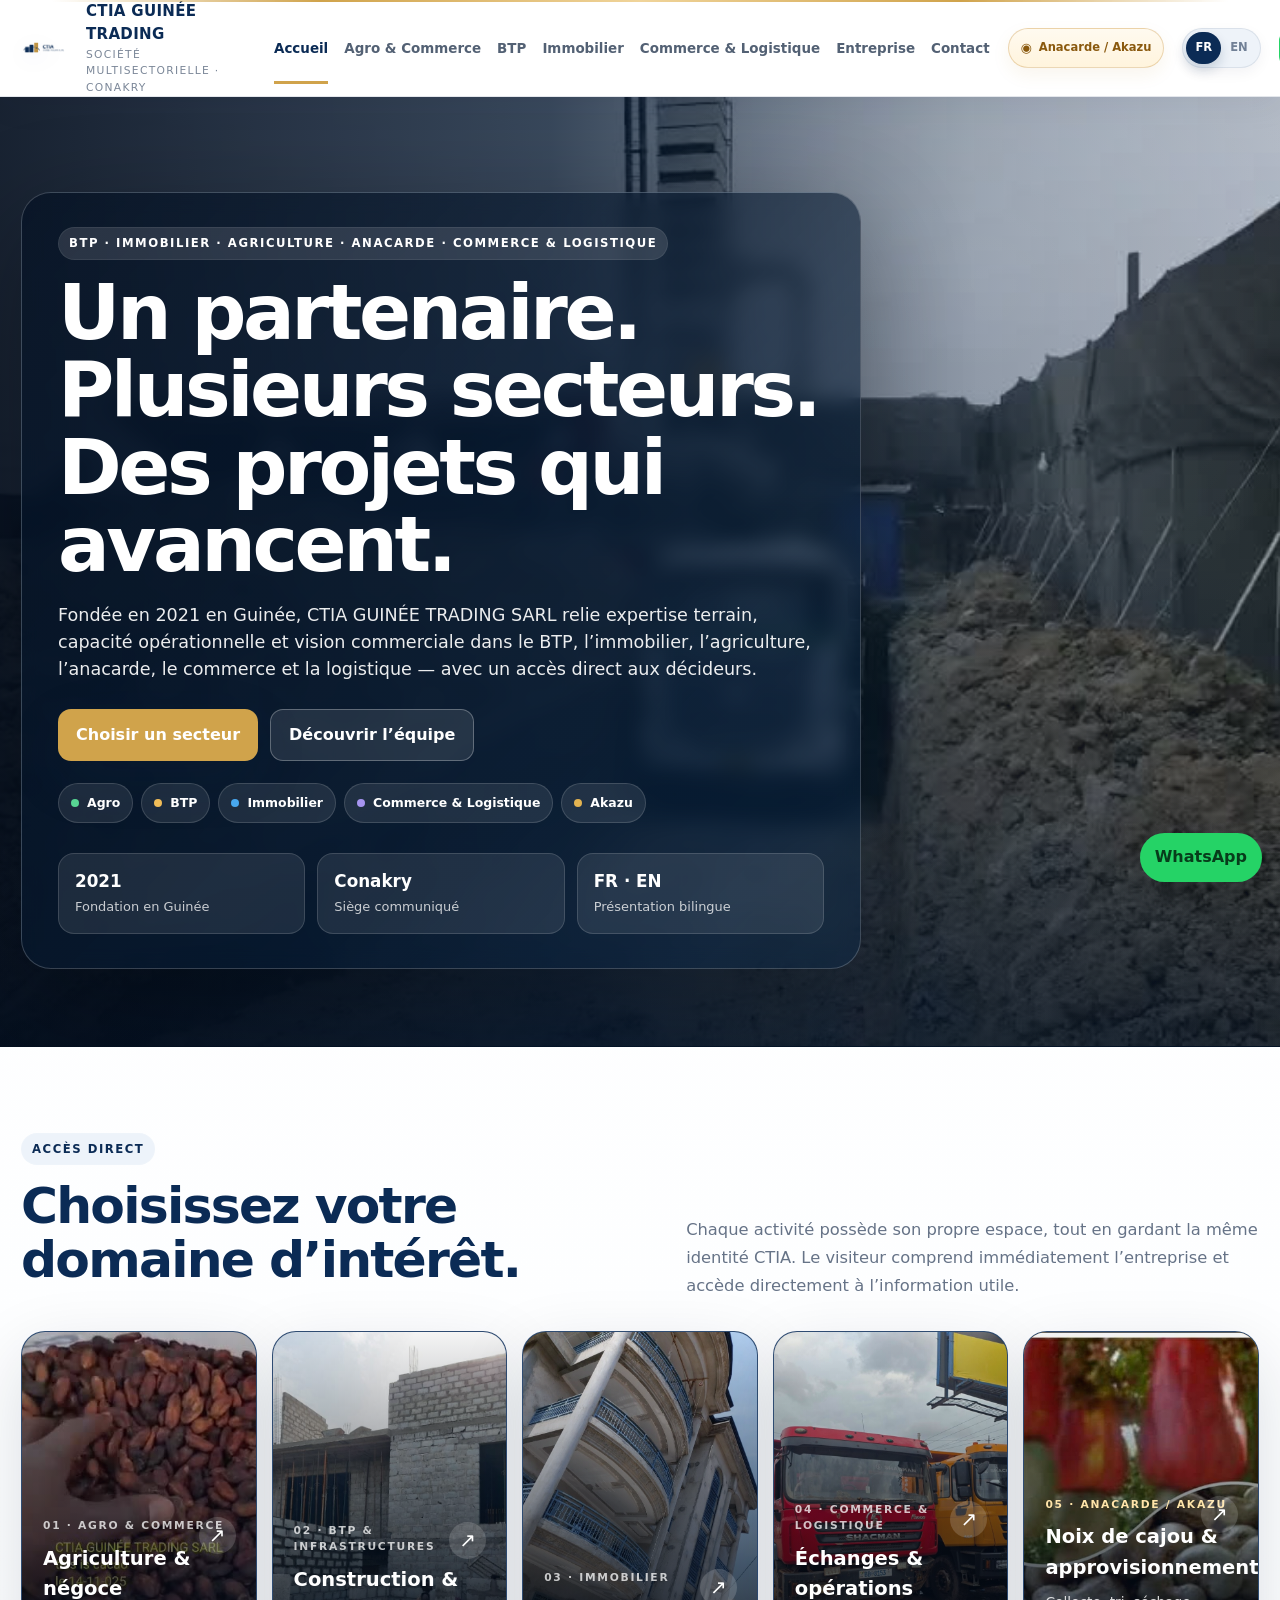
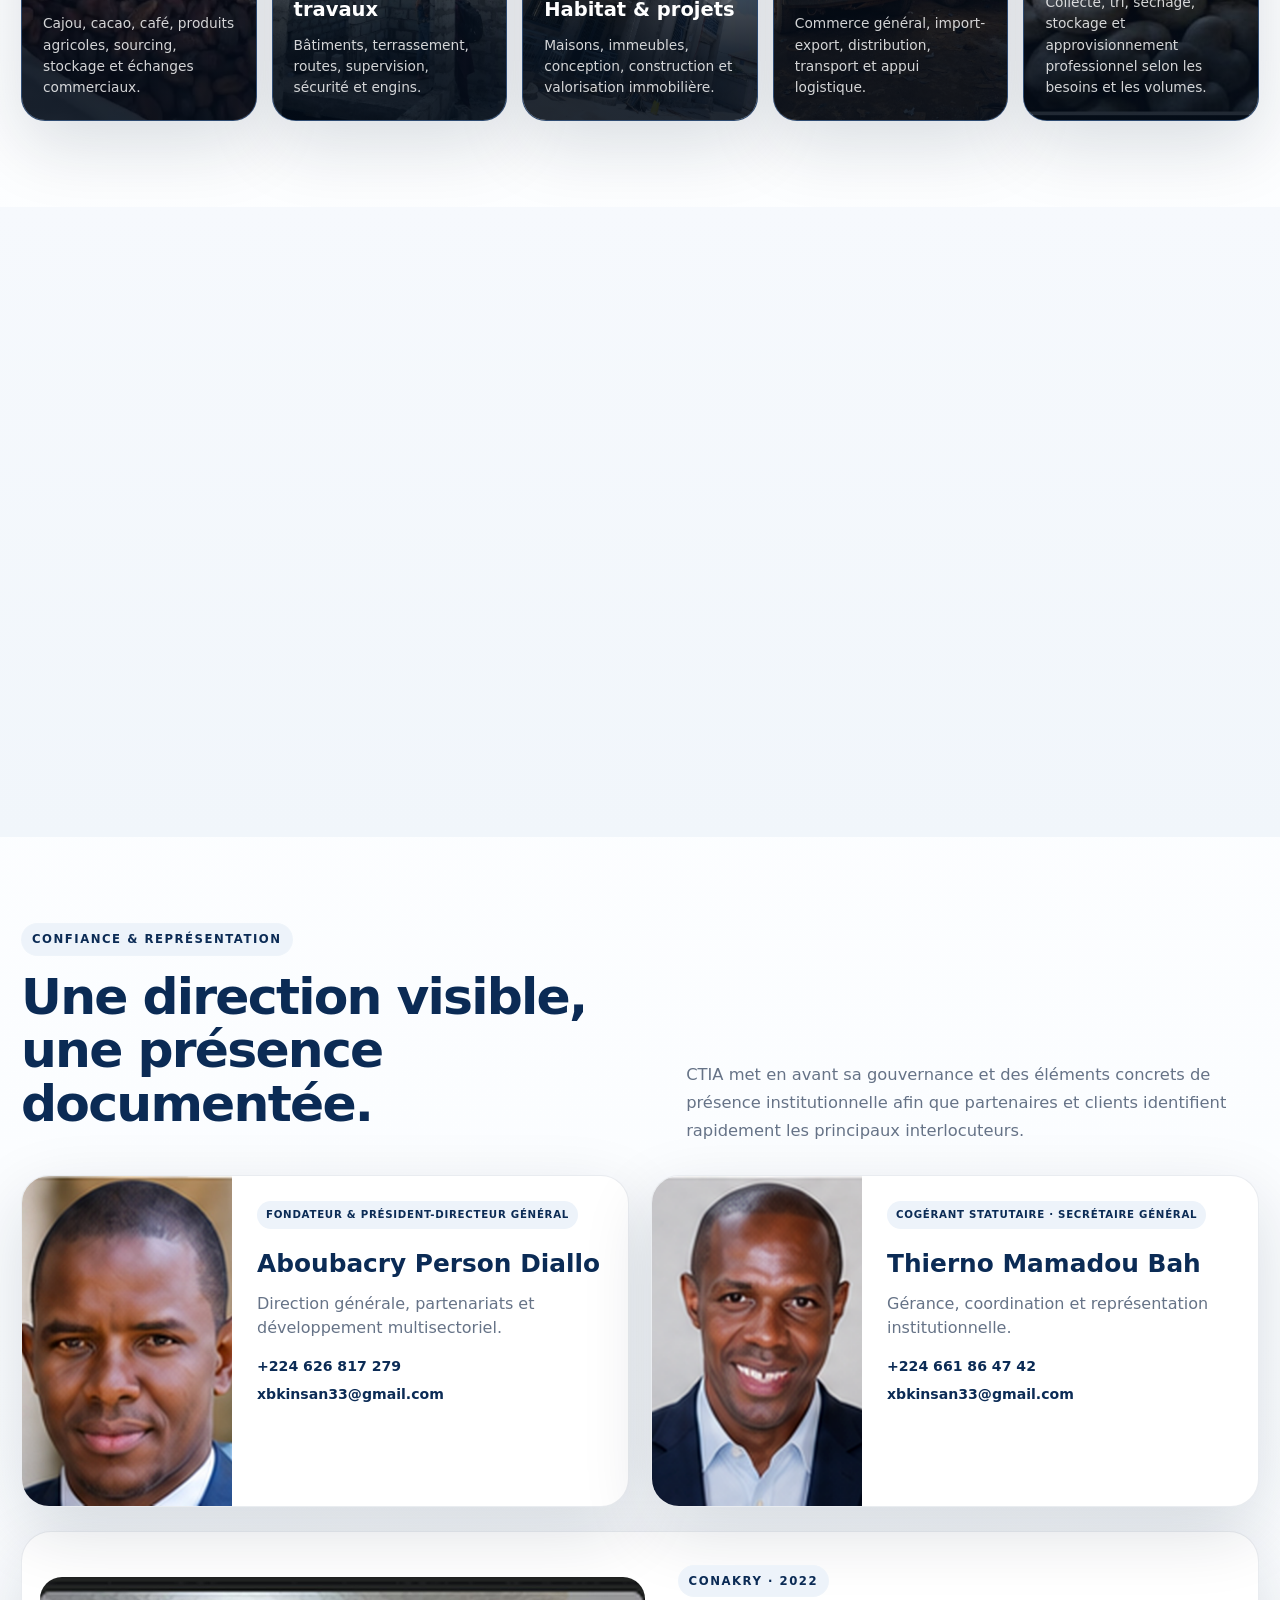
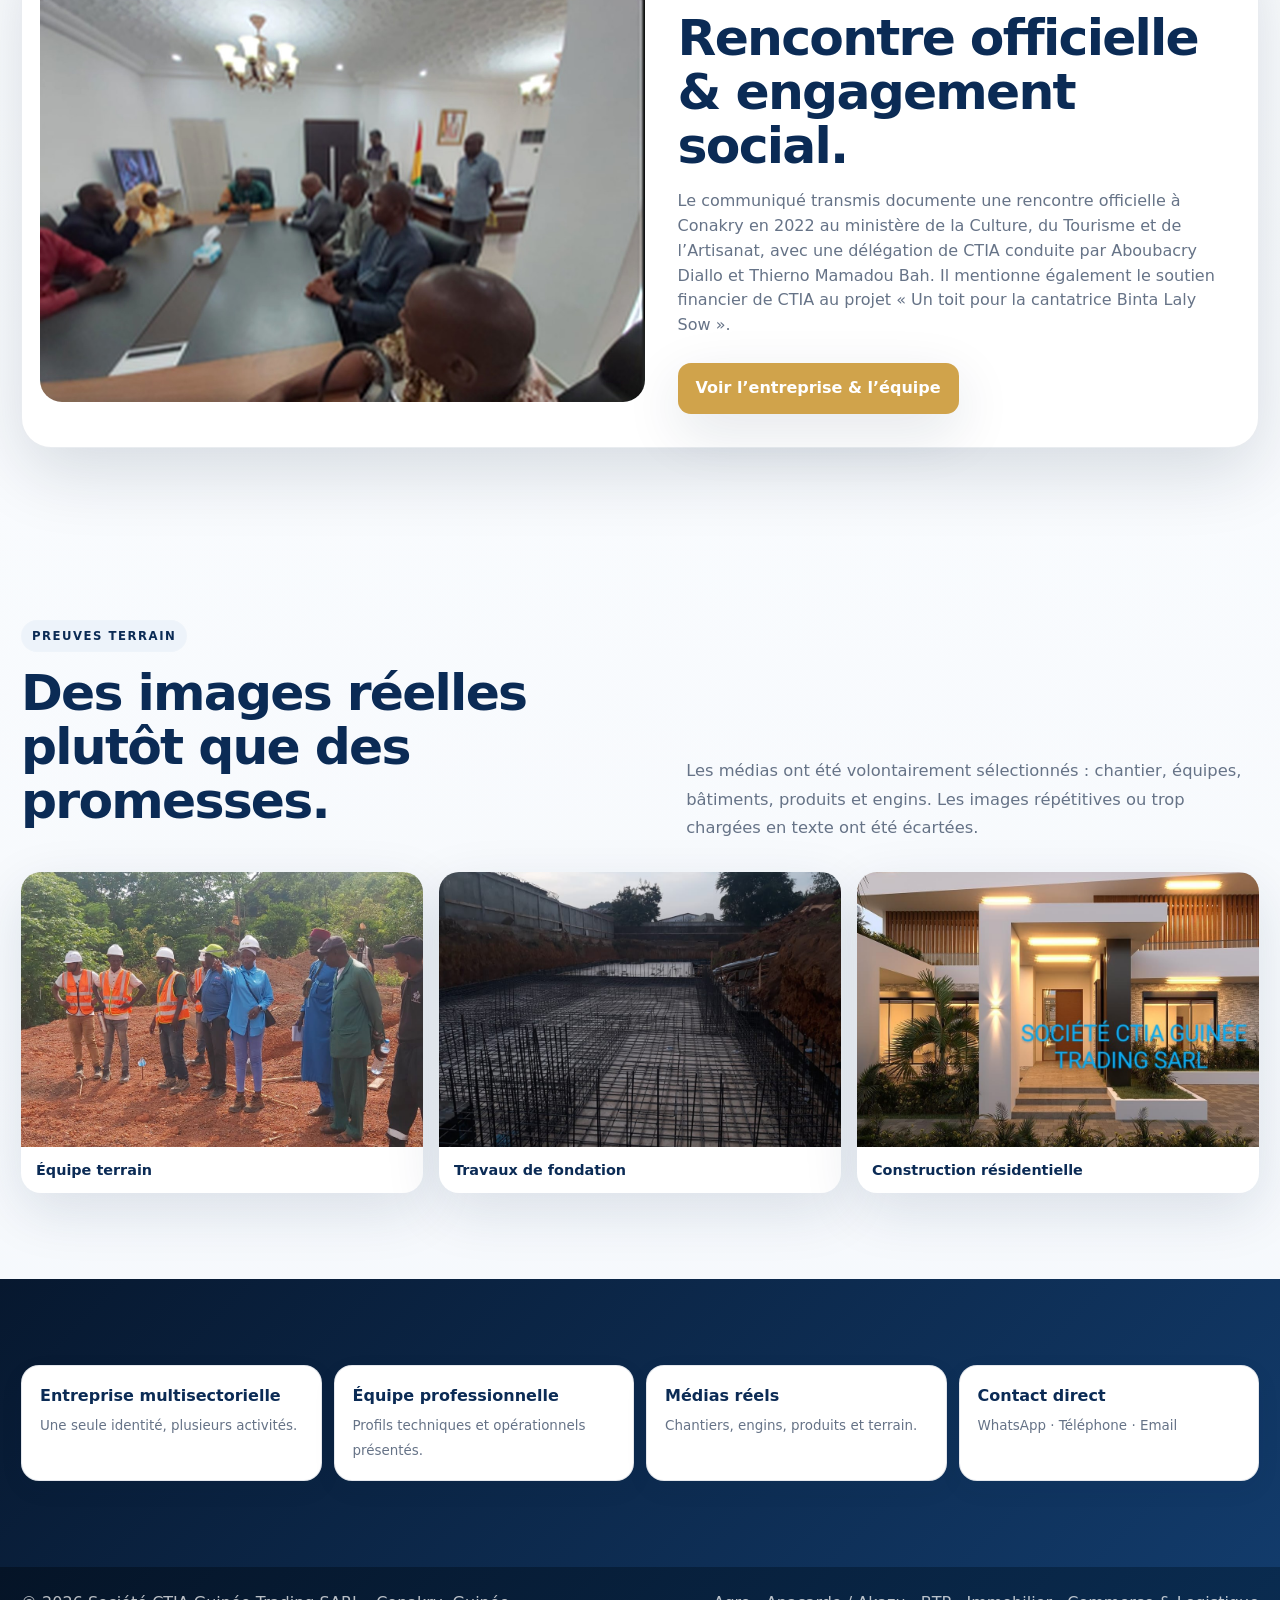
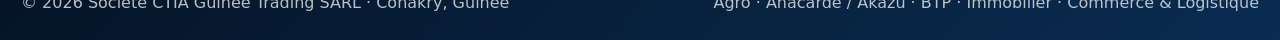
==== commit 4789fb5a: "Update CTIA Guinée Trading – V4 Final" ====
--- a/ctia-guinee-trading/index.html
+++ b/ctia-guinee-trading/index.html
@@ -1,28 +1,29 @@
-<!doctype html><html lang="fr"><head><meta charset="utf-8"><meta name="viewport" content="width=device-width,initial-scale=1"><meta name="description" content="CTIA Guinée Trading SARL — BTP, immobilier, agriculture, commerce général et logistique."><meta name="theme-color" content="#0c2d59"><title>CTIA Guinée Trading — Accueil</title><link rel="icon" href="assets/images/logo-ctia.png"><link rel="stylesheet" href="assets/site.css"></head><body><header class="top"><div class="wrap nav">
-<a class="brand" href="index.html"><img src="assets/images/logo-ctia.png" alt="CTIA Guinée Trading"><span><b>CTIA GUINÉE TRADING</b><small>SOCIÉTÉ MULTISECTORIELLE · CONAKRY</small></span></a>
-<nav class="navlinks" id="siteNav"><a href="index.html" class="active" data-i18n="nav_home"></a><a href="agro.html" class="" data-i18n="nav_agro"></a><a href="btp.html" class="" data-i18n="nav_btp"></a><a href="immobilier.html" class="" data-i18n="nav_immo"></a><a href="commerce.html" class="" data-i18n="nav_trade"></a><a href="entreprise.html" class="" data-i18n="nav_company"></a><a href="contact.html" class="" data-i18n="nav_contact"></a></nav>
-<div class="lang"><button data-lang="fr">FR</button><button data-lang="en">EN</button></div>
+<!DOCTYPE html>
+
+<html lang="fr"><head><meta charset="utf-8"/><meta content="width=device-width,initial-scale=1" name="viewport"/><meta content="CTIA Guinée Trading SARL — BTP, immobilier, agriculture, commerce général et logistique." name="description"/><meta content="#071a34" name="theme-color"/><title>CTIA Guinée Trading — Accueil</title><link href="assets/images/logo-ctia.png" rel="icon"/><link href="assets/site.css" rel="stylesheet"/><script type="application/ld+json">{"@context": "https://schema.org", "@type": "Organization", "name": "Société CTIA Guinée Trading SARL", "foundingDate": "2021", "address": {"@type": "PostalAddress", "streetAddress": "Matam Constantine", "addressLocality": "Conakry", "addressCountry": "GN"}, "telephone": "+224626817279", "email": "xbkinsan33@gmail.com", "description": "Entreprise multisectorielle active dans le BTP, l’immobilier, l’agriculture, l’anacarde, le commerce général et la logistique."}</script></head><body class="premium-v4"><header class="top"><div class="wrap nav">
+<a class="brand" href="index.html"><img alt="CTIA Guinée Trading" src="assets/images/logo-ctia.png"/><span><b>CTIA GUINÉE TRADING</b><small>SOCIÉTÉ MULTISECTORIELLE · CONAKRY</small></span></a>
+<nav class="navlinks" id="siteNav"><a class="active" data-i18n="nav_home" href="index.html"></a><a class="" data-i18n="nav_agro" href="agro.html"></a><a class="" data-i18n="nav_btp" href="btp.html"></a><a class="" data-i18n="nav_immo" href="immobilier.html"></a><a class="" data-i18n="nav_trade" href="commerce.html"></a><a class="mobile-akazu" data-i18n="nav_akazu" href="akazu.html"></a><a class="" data-i18n="nav_company" href="entreprise.html"></a><a class="" data-i18n="nav_contact" href="contact.html"></a></nav>
+<a class="akazu-nav" data-en="Cashew / Akazu" data-fr="Anacarde / Akazu" href="akazu.html">Anacarde / Akazu</a><div class="lang"><button aria-label="Français" data-lang="fr" title="Français">FR</button><button aria-label="English" data-lang="en" title="English">EN</button></div>
 <a class="nav-cta" href="https://wa.me/224626817279" target="_blank">WhatsApp</a>
-<button class="menu" aria-label="Menu">☰</button></div></header><main>
-<section class="hero hero-home"><video autoplay muted loop playsinline poster="assets/images/building-video-still.jpg"><source src="assets/videos/hero-home.mp4" type="video/mp4"></video><div class="overlay"></div><div class="wrap hero-copy"><div class="hero-panel"><div class="eyebrow" data-fr="BTP · Immobilier · Agriculture · Commerce & Logistique" data-en="Construction · Real Estate · Agriculture · Trade & Logistics"></div><h1 data-fr="Un partenaire.<br>Plusieurs secteurs.<br>Des projets qui avancent." data-en="One partner.<br>Multiple sectors.<br>Projects that move forward."></h1><p class="lead" data-fr="Fondée en 2021 en Guinée, CTIA GUINÉE TRADING SARL développe des activités dans le BTP, l’immobilier, l’agriculture, le commerce général et la logistique, avec une présence terrain et une ouverture aux partenariats locaux et internationaux." data-en="Founded in Guinea in 2021, CTIA GUINÉE TRADING SARL develops activities in construction, real estate, agriculture, general trade and logistics, with field presence and openness to local and international partnerships."></p><div class="actions"><a class="btn" href="#domaines" data-fr="Choisir un secteur" data-en="Choose a sector"></a><a class="btn ghost" href="entreprise.html" data-fr="Découvrir l’équipe" data-en="Meet the team"></a></div><div class="sector-jump"><a class="sector-chip" href="agro.html"><span class="dot green"></span>Agro</a><a class="sector-chip" href="btp.html"><span class="dot gold"></span>BTP</a><a class="sector-chip" href="immobilier.html"><span class="dot blue"></span>Immobilier</a><a class="sector-chip" href="commerce.html"><span class="dot trade"></span>Commerce & Logistique</a></div><div class="hero-stats"><div><b>2021</b><span data-fr="Fondation en Guinée" data-en="Founded in Guinea"></span></div><div><b>Conakry</b><span data-fr="Siège communiqué" data-en="Reported head office"></span></div><div><b>FR · EN</b><span data-fr="Présentation bilingue" data-en="Bilingual presentation"></span></div></div></div></div></section>
-<section class="section" id="domaines"><div class="wrap"><div class="intro reveal"><div><div class="eyebrow" data-fr="Accès direct" data-en="Direct access"></div><h2 data-fr="Choisissez votre domaine d’intérêt." data-en="Choose your area of interest."></h2></div><div><p data-fr="Chaque activité possède son propre espace, tout en gardant la même identité CTIA. Le visiteur comprend immédiatement l’entreprise et accède directement à l’information utile." data-en="Each business activity has its own space while keeping the same CTIA identity. Visitors understand the company immediately and go straight to the information they need."></p></div></div><div class="domain-grid">
-<a class="domain sector-green reveal" href="agro.html"><img src="assets/images/agro1.jpg" alt="Agriculture"><div class="content"><div class="num">01 · AGRO & COMMERCE</div><h3 data-fr="Agriculture & négoce" data-en="Agriculture & trade"></h3><p data-fr="Cajou, cacao, café, produits agricoles, sourcing, stockage et échanges commerciaux." data-en="Cashew, cocoa, coffee, agricultural products, sourcing, storage and trade."></p><span class="arrow">↗</span></div></a>
-<a class="domain sector-gold reveal" href="btp.html"><img src="assets/images/site-front.jpg" alt="BTP"><div class="content"><div class="num">02 · BTP & INFRASTRUCTURES</div><h3 data-fr="Construction & travaux" data-en="Construction & works"></h3><p data-fr="Bâtiments, terrassement, routes, supervision, sécurité et engins." data-en="Buildings, earthworks, roads, supervision, safety and heavy equipment."></p><span class="arrow">↗</span></div></a>
-<a class="domain sector-blue reveal" href="immobilier.html"><img src="assets/images/immobilier-house-2.jpg" alt="Immobilier"><div class="content"><div class="num">03 · IMMOBILIER</div><h3 data-fr="Habitat & projets" data-en="Housing & projects"></h3><p data-fr="Maisons, immeubles, conception, construction et valorisation immobilière." data-en="Homes, buildings, design, construction and real-estate development."></p><span class="arrow">↗</span></div></a>
-<a class="domain sector-trade reveal" href="commerce.html"><img src="assets/images/truck-yard.jpg" alt="Commerce et logistique"><div class="content"><div class="num">04 · COMMERCE & LOGISTIQUE</div><h3 data-fr="Échanges & opérations" data-en="Trade & operations"></h3><p data-fr="Commerce général, import-export, distribution, transport et appui logistique." data-en="General trade, import-export, distribution, transport and logistics support."></p><span class="arrow">↗</span></div></a>
-</div></div></section>
-<section class="section soft"><div class="wrap split center"><div class="media-card big-profile reveal"><img src="assets/images/founder-profile-card.jpg" alt="Aboubacry Person Diallo"></div><div class="text-card reveal"><div class="eyebrow" data-fr="Direction Générale" data-en="General Management"></div><h2 data-fr="Une direction identifiable. Une équipe visible." data-en="Visible leadership. A visible team."></h2><p data-fr="La confiance passe aussi par des personnes identifiables. CTIA présente sa direction et plusieurs profils techniques et opérationnels avec leurs fonctions, compétences principales et contacts professionnels." data-en="Trust also comes from identifiable people. CTIA presents its leadership and several technical and operational profiles with their roles, key skills and professional contacts."></p><div class="actions"><a class="btn" href="entreprise.html" data-fr="Voir tous les profils" data-en="View all profiles"></a></div></div></div></section>
-
+<button aria-label="Menu" class="menu">☰</button></div></header><main>
+<section class="hero hero-home"><video autoplay="" loop="" muted="" playsinline="" poster="assets/images/building-video-still.jpg"><source src="assets/videos/hero-home.mp4" type="video/mp4"/></video><div class="overlay"></div><div class="wrap hero-copy"><div class="hero-panel"><div class="eyebrow" data-en="Construction · Real Estate · Agriculture · Cashew · Trade &amp; Logistics" data-fr="BTP · Immobilier · Agriculture · Anacarde · Commerce &amp; Logistique"></div><h1 data-en="One partner.&lt;br&gt;Multiple sectors.&lt;br&gt;Projects that move forward." data-fr="Un partenaire.&lt;br&gt;Plusieurs secteurs.&lt;br&gt;Des projets qui avancent."></h1><p class="lead" data-en="Founded in Guinea in 2021, CTIA GUINÉE TRADING SARL connects field expertise, operational capability and commercial vision across construction, real estate, agriculture, cashew, trade and logistics — with direct access to decision-makers." data-fr="Fondée en 2021 en Guinée, CTIA GUINÉE TRADING SARL relie expertise terrain, capacité opérationnelle et vision commerciale dans le BTP, l’immobilier, l’agriculture, l’anacarde, le commerce et la logistique — avec un accès direct aux décideurs."></p><div class="actions"><a class="btn" data-en="Choose a sector" data-fr="Choisir un secteur" href="#domaines"></a><a class="btn ghost" data-en="Meet the team" data-fr="Découvrir l’équipe" href="entreprise.html"></a></div><div class="sector-jump"><a class="sector-chip" href="agro.html"><span class="dot green"></span>Agro</a><a class="sector-chip" href="btp.html"><span class="dot gold"></span>BTP</a><a class="sector-chip" href="immobilier.html"><span class="dot blue"></span>Immobilier</a><a class="sector-chip" href="commerce.html"><span class="dot trade"></span>Commerce &amp; Logistique</a><a class="sector-chip" href="akazu.html"><span class="dot akazu"></span>Akazu</a></div><div class="hero-stats"><div><b>2021</b><span data-en="Founded in Guinea" data-fr="Fondation en Guinée"></span></div><div><b>Conakry</b><span data-en="Reported head office" data-fr="Siège communiqué"></span></div><div><b>FR · EN</b><span data-en="Bilingual presentation" data-fr="Présentation bilingue"></span></div></div></div></div></section>
+<section class="section" id="domaines"><div class="wrap"><div class="intro reveal"><div><div class="eyebrow" data-en="Direct access" data-fr="Accès direct"></div><h2 data-en="Choose your area of interest." data-fr="Choisissez votre domaine d’intérêt."></h2></div><div><p data-en="Each business activity has its own space while keeping the same CTIA identity. Visitors understand the company immediately and go straight to the information they need." data-fr="Chaque activité possède son propre espace, tout en gardant la même identité CTIA. Le visiteur comprend immédiatement l’entreprise et accède directement à l’information utile."></p></div></div><div class="domain-grid">
+<a class="domain sector-green reveal" href="agro.html"><img alt="Agriculture" src="assets/images/agro1.jpg"/><div class="content"><div class="num">01 · AGRO &amp; COMMERCE</div><h3 data-en="Agriculture &amp; trade" data-fr="Agriculture &amp; négoce"></h3><p data-en="Cashew, cocoa, coffee, agricultural products, sourcing, storage and trade." data-fr="Cajou, cacao, café, produits agricoles, sourcing, stockage et échanges commerciaux."></p><span class="arrow">↗</span></div></a>
+<a class="domain sector-gold reveal" href="btp.html"><img alt="BTP" src="assets/images/site-front.jpg"/><div class="content"><div class="num">02 · BTP &amp; INFRASTRUCTURES</div><h3 data-en="Construction &amp; works" data-fr="Construction &amp; travaux"></h3><p data-en="Buildings, earthworks, roads, supervision, safety and heavy equipment." data-fr="Bâtiments, terrassement, routes, supervision, sécurité et engins."></p><span class="arrow">↗</span></div></a>
+<a class="domain sector-blue reveal" href="immobilier.html"><img alt="Immobilier" src="assets/images/immobilier-house-2.jpg"/><div class="content"><div class="num">03 · IMMOBILIER</div><h3 data-en="Housing &amp; projects" data-fr="Habitat &amp; projets"></h3><p data-en="Homes, buildings, design, construction and real-estate development." data-fr="Maisons, immeubles, conception, construction et valorisation immobilière."></p><span class="arrow">↗</span></div></a>
+<a class="domain sector-trade reveal" href="commerce.html"><img alt="Commerce et logistique" src="assets/images/truck-yard.jpg"/><div class="content"><div class="num">04 · COMMERCE &amp; LOGISTIQUE</div><h3 data-en="Trade &amp; operations" data-fr="Échanges &amp; opérations"></h3><p data-en="General trade, import-export, distribution, transport and logistics support." data-fr="Commerce général, import-export, distribution, transport et appui logistique."></p><span class="arrow">↗</span></div></a>
+<a class="domain sector-akazu reveal" href="akazu.html"><img alt="Anacarde et noix de cajou" src="assets/images/akazu-cashew.jpg"/><div class="content"><div class="num">05 · ANACARDE / AKAZU</div><h3 data-en="Cashew &amp; sourcing" data-fr="Noix de cajou &amp; approvisionnement"></h3><p data-en="Collection, sorting, drying, storage and professional sourcing according to requirements and volumes." data-fr="Collecte, tri, séchage, stockage et approvisionnement professionnel selon les besoins et les volumes."></p><span class="arrow">↗</span></div></a></div></div></section>
+<section class="section soft"><div class="wrap split center"><div class="media-card big-profile reveal"><img alt="Aboubacry Person Diallo" src="assets/images/founder-profile-card.jpg"/></div><div class="text-card reveal"><div class="eyebrow" data-en="General Management" data-fr="Direction Générale"></div><h2 data-en="Visible leadership. A visible team." data-fr="Une direction identifiable. Une équipe visible."></h2><p data-en="Trust also comes from identifiable people. CTIA presents its leadership and several technical and operational profiles with their roles, key skills and professional contacts." data-fr="La confiance passe aussi par des personnes identifiables. CTIA présente sa direction et plusieurs profils techniques et opérationnels avec leurs fonctions, compétences principales et contacts professionnels."></p><div class="actions"><a class="btn" data-en="View all profiles" data-fr="Voir tous les profils" href="entreprise.html"></a></div></div></div></section>
 <section class="section"><div class="wrap">
-<div class="intro reveal"><div><div class="eyebrow" data-fr="Confiance & représentation" data-en="Trust & representation"></div><h2 data-fr="Une direction visible, une présence documentée." data-en="Visible leadership, documented presence."></h2></div><div><p data-fr="CTIA met en avant sa gouvernance et des éléments concrets de présence institutionnelle afin que partenaires et clients identifient rapidement les principaux interlocuteurs." data-en="CTIA highlights its leadership and concrete elements of institutional presence so partners and clients can quickly identify the main contacts."></p></div></div>
+<div class="intro reveal"><div><div class="eyebrow" data-en="Trust &amp; representation" data-fr="Confiance &amp; représentation"></div><h2 data-en="Visible leadership, documented presence." data-fr="Une direction visible, une présence documentée."></h2></div><div><p data-en="CTIA highlights its leadership and concrete elements of institutional presence so partners and clients can quickly identify the main contacts." data-fr="CTIA met en avant sa gouvernance et des éléments concrets de présence institutionnelle afin que partenaires et clients identifient rapidement les principaux interlocuteurs."></p></div></div>
 <div class="leadership-grid">
-<article class="leader-card reveal"><div class="leader-photo"><img src="assets/images/founder-portrait.jpg" alt="Aboubacry Person Diallo"></div><div class="leader-copy"><div class="role" data-fr="Fondateur & Président-Directeur Général" data-en="Founder & Chief Executive Officer"></div><h3>Aboubacry Person Diallo</h3><p data-fr="Direction générale, partenariats et développement multisectoriel." data-en="General management, partnerships and multi-sector development."></p><div class="leader-contact"><a href="https://wa.me/224626817279" target="_blank">+224 626 817 279</a><a href="mailto:xbkinsan33@gmail.com">xbkinsan33@gmail.com</a></div></div></article>
-<article class="leader-card reveal"><div class="leader-photo"><img src="assets/images/thierno-mamadou-bah.png" alt="Thierno Mamadou Bah"></div><div class="leader-copy"><div class="role" data-fr="Cogérant statutaire · Secrétaire général" data-en="Statutory Co-Manager · Secretary General"></div><h3>Thierno Mamadou Bah</h3><p data-fr="Gérance, coordination et représentation institutionnelle." data-en="Management, coordination and institutional representation."></p><div class="leader-contact"><a href="https://wa.me/224661864742" target="_blank">+224 661 86 47 42</a><a href="mailto:xbkinsan33@gmail.com">xbkinsan33@gmail.com</a></div></div></article>
+<article class="leader-card reveal"><div class="leader-photo"><img alt="Aboubacry Person Diallo" src="assets/images/founder-portrait.jpg"/></div><div class="leader-copy"><div class="role" data-en="Founder &amp; Chief Executive Officer" data-fr="Fondateur &amp; Président-Directeur Général"></div><h3>Aboubacry Person Diallo</h3><p data-en="General management, partnerships and multi-sector development." data-fr="Direction générale, partenariats et développement multisectoriel."></p><div class="leader-contact"><a href="https://wa.me/224626817279" target="_blank">+224 626 817 279</a><a href="mailto:xbkinsan33@gmail.com">xbkinsan33@gmail.com</a></div></div></article>
+<article class="leader-card reveal"><div class="leader-photo"><img alt="Thierno Mamadou Bah" src="assets/images/thierno-mamadou-bah.png"/></div><div class="leader-copy"><div class="role" data-en="Statutory Co-Manager · Secretary General" data-fr="Cogérant statutaire · Secrétaire général"></div><h3>Thierno Mamadou Bah</h3><p data-en="Management, coordination and institutional representation." data-fr="Gérance, coordination et représentation institutionnelle."></p><div class="leader-contact"><a href="https://wa.me/224661864742" target="_blank">+224 661 86 47 42</a><a href="mailto:xbkinsan33@gmail.com">xbkinsan33@gmail.com</a></div></div></article>
 </div>
-<div class="institutional reveal" style="margin-top:24px"><div class="institutional-media"><img data-lightbox src="assets/images/ctia-official-meeting-2022.jpg" alt="Rencontre officielle CTIA 2022"></div><div class="institutional-copy"><div class="eyebrow">Conakry · 2022</div><h2 data-fr="Rencontre officielle & engagement social." data-en="Official meeting & social engagement."></h2><p data-fr="Le communiqué transmis fait état d’une rencontre officielle au ministère de la Culture, du Tourisme et de l’Artisanat avec une délégation CTIA conduite par Aboubacry Diallo et Thierno Mamadou Bah, ainsi que d’un soutien financier de CTIA au projet « Un toit pour la cantatrice Binta Laly Sow »." data-en="The supplied communiqué reports an official meeting at the Ministry of Culture, Tourism and Handicrafts with a CTIA delegation led by Aboubacry Diallo and Thierno Mamadou Bah, as well as CTIA financial support for the project “Un toit pour la cantatrice Binta Laly Sow”."></p><div class="actions"><a class="btn" href="entreprise.html" data-fr="Voir l’entreprise & l’équipe" data-en="View company & team"></a></div></div></div>
-</div></section><section class="section"><div class="wrap"><div class="intro reveal"><div><div class="eyebrow" data-fr="Preuves terrain" data-en="Field evidence"></div><h2 data-fr="Des images réelles plutôt que des promesses." data-en="Real field imagery, not just promises."></h2></div><div><p data-fr="Les médias ont été volontairement sélectionnés : chantier, équipes, bâtiments, produits et engins. Les images répétitives ou trop chargées en texte ont été écartées." data-en="Media has been deliberately selected: worksites, teams, buildings, products and equipment. Repetitive or text-heavy images have been left out."></p></div></div><div class="gallery-grid"><figure><img data-lightbox src="assets/images/team-group.jpg" alt="Équipe terrain"><figcaption data-fr="Équipe terrain" data-en="Field team"></figcaption></figure><figure><img data-lightbox src="assets/images/btp-foundation-grid.jpg" alt="Fondation"><figcaption data-fr="Travaux de fondation" data-en="Foundation works"></figcaption></figure><figure><img data-lightbox src="assets/images/house-modern.jpg" alt="Maison moderne"><figcaption data-fr="Construction résidentielle" data-en="Residential construction"></figcaption></figure></div></div></section>
-<section class="section dark"><div class="wrap"><div class="trust-strip"><div class="trust-item"><b data-fr="Entreprise multisectorielle" data-en="Multi-sector company"></b><span data-fr="Une seule identité, plusieurs activités." data-en="One identity, multiple activities."></span></div><div class="trust-item"><b data-fr="Équipe professionnelle" data-en="Professional team"></b><span data-fr="Profils techniques et opérationnels présentés." data-en="Technical and operational profiles presented."></span></div><div class="trust-item"><b data-fr="Médias réels" data-en="Real media"></b><span data-fr="Chantiers, engins, produits et terrain." data-en="Sites, equipment, products and field work."></span></div><div class="trust-item"><b data-fr="Contact direct" data-en="Direct contact"></b><span>WhatsApp · Téléphone · Email</span></div></div></div></section>
-</main><footer class="footer"><div class="wrap footer-row"><div>© 2026 Société CTIA Guinée Trading SARL · Conakry, Guinée</div><div>Agro · BTP · Immobilier · Commerce & Logistique</div></div></footer>
-<a class="wa" href="https://wa.me/224626817279" target="_blank" aria-label="WhatsApp">WhatsApp</a>
-<div class="lightbox" id="lightbox" aria-hidden="true"><div class="lightbox-bg" data-lightbox-close></div><button class="lightbox-close" data-lightbox-close>×</button><img id="lightboxImg" alt="Agrandissement"></div>
+<div class="institutional reveal" style="margin-top:24px"><div class="institutional-media"><img alt="Rencontre officielle CTIA 2022" data-lightbox="" src="assets/images/ctia-official-meeting-2022.jpg"/></div><div class="institutional-copy"><div class="eyebrow">Conakry · 2022</div><h2 data-en="Official meeting &amp; social engagement." data-fr="Rencontre officielle &amp; engagement social."></h2><p data-en="The supplied communiqué documents an official meeting in Conakry in 2022 at the Ministry of Culture, Tourism and Handicrafts, with a CTIA delegation led by Aboubacry Diallo and Thierno Mamadou Bah. It also mentions CTIA financial support for the project “Un toit pour la cantatrice Binta Laly Sow”." data-fr="Le communiqué transmis documente une rencontre officielle à Conakry en 2022 au ministère de la Culture, du Tourisme et de l’Artisanat, avec une délégation de CTIA conduite par Aboubacry Diallo et Thierno Mamadou Bah. Il mentionne également le soutien financier de CTIA au projet « Un toit pour la cantatrice Binta Laly Sow »."></p><div class="actions"><a class="btn" data-en="View company &amp; team" data-fr="Voir l’entreprise &amp; l’équipe" href="entreprise.html"></a></div></div></div>
+</div></section><section class="section"><div class="wrap"><div class="intro reveal"><div><div class="eyebrow" data-en="Field evidence" data-fr="Preuves terrain"></div><h2 data-en="Real field imagery, not just promises." data-fr="Des images réelles plutôt que des promesses."></h2></div><div><p data-en="Media has been deliberately selected: worksites, teams, buildings, products and equipment. Repetitive or text-heavy images have been left out." data-fr="Les médias ont été volontairement sélectionnés : chantier, équipes, bâtiments, produits et engins. Les images répétitives ou trop chargées en texte ont été écartées."></p></div></div><div class="gallery-grid"><figure><img alt="Équipe terrain" data-lightbox="" src="assets/images/team-group.jpg"/><figcaption data-en="Field team" data-fr="Équipe terrain"></figcaption></figure><figure><img alt="Fondation" data-lightbox="" src="assets/images/btp-foundation-grid.jpg"/><figcaption data-en="Foundation works" data-fr="Travaux de fondation"></figcaption></figure><figure><img alt="Maison moderne" data-lightbox="" src="assets/images/house-modern.jpg"/><figcaption data-en="Residential construction" data-fr="Construction résidentielle"></figcaption></figure></div></div></section>
+<section class="section dark"><div class="wrap"><div class="trust-strip"><div class="trust-item"><b data-en="Multi-sector company" data-fr="Entreprise multisectorielle"></b><span data-en="One identity, multiple activities." data-fr="Une seule identité, plusieurs activités."></span></div><div class="trust-item"><b data-en="Professional team" data-fr="Équipe professionnelle"></b><span data-en="Technical and operational profiles presented." data-fr="Profils techniques et opérationnels présentés."></span></div><div class="trust-item"><b data-en="Real media" data-fr="Médias réels"></b><span data-en="Sites, equipment, products and field work." data-fr="Chantiers, engins, produits et terrain."></span></div><div class="trust-item"><b data-en="Direct contact" data-fr="Contact direct"></b><span>WhatsApp · Téléphone · Email</span></div></div></div></section>
+</main><footer class="footer"><div class="wrap footer-row"><div>© 2026 Société CTIA Guinée Trading SARL · Conakry, Guinée</div><div>Agro · Anacarde / Akazu · BTP · Immobilier · Commerce &amp; Logistique</div></div></footer>
+<a aria-label="WhatsApp" class="wa" href="https://wa.me/224626817279" target="_blank">WhatsApp</a>
+<div aria-hidden="true" class="lightbox" id="lightbox"><div class="lightbox-bg" data-lightbox-close=""></div><button class="lightbox-close" data-lightbox-close="">×</button><img alt="Agrandissement" id="lightboxImg"/></div>
 <script src="assets/site.js"></script></body></html>
--- a/ctia-guinee-trading/assets/site.css
+++ b/ctia-guinee-trading/assets/site.css
@@ -30,3 +30,35 @@
 .institutional-meta{display:flex;gap:8px;flex-wrap:wrap;margin:10px 0 16px}.meta-pill{display:inline-flex;padding:7px 10px;border-radius:999px;background:#eef3f9;color:var(--navy);font-size:.76rem;font-weight:850}
 @media(max-width:1000px){.leadership-grid,.institutional{grid-template-columns:1fr}.leader-card{grid-template-columns:180px 1fr}}
 @media(max-width:650px){.leader-card{grid-template-columns:1fr}.leader-photo{min-height:310px;height:310px}.institutional-media,.institutional-media img{min-height:250px}.institutional-copy{padding:8px}}
+
+
+/* =========================================================
+   V4 PREMIUM — CTIA GUINÉE TRADING
+   High-end clarity, trust, mobile-first language access
+   ========================================================= */
+:root{--akazu:#b77a1e;--akazu2:#e3b351;--premium-shadow:0 24px 70px rgba(7,26,52,.14);--premium-line:rgba(11,43,85,.10)}
+body.premium-v4,body{background:linear-gradient(180deg,#fff 0%,#fbfdff 60%,#f5f8fc 100%)}
+.top{box-shadow:0 8px 35px rgba(7,26,52,.055)}.top:before{content:"";position:absolute;left:0;right:0;top:0;height:2px;background:linear-gradient(90deg,transparent 4%,var(--gold) 25%,#f0d49a 50%,var(--gold) 75%,transparent 96%)}
+.wrap{width:min(1320px,calc(100% - 42px))}.nav{min-height:82px}.brand{min-width:235px}.brand img{filter:drop-shadow(0 5px 10px rgba(11,43,85,.08))}
+.akazu-nav{display:inline-flex;align-items:center;gap:7px;padding:9px 12px;border-radius:999px;border:1px solid rgba(183,122,30,.28);background:linear-gradient(180deg,#fffaf0,#fff4dd);color:#8a590e;font-size:.72rem;font-weight:900;white-space:nowrap;box-shadow:0 7px 18px rgba(183,122,30,.08)}
+.akazu-nav:before{content:"◉";font-size:.8rem}.akazu-nav:hover,.akazu-nav.active{background:linear-gradient(135deg,#c78b25,#e7b955);color:#fff;border-color:transparent}
+.mobile-akazu{display:none!important}
+.lang{border:1px solid rgba(11,43,85,.09);box-shadow:0 5px 14px rgba(7,26,52,.05)}.lang button{min-width:34px}.lang button.active{box-shadow:0 6px 12px rgba(11,43,85,.18)}
+.hero:after{content:"";position:absolute;inset:0;pointer-events:none;background:radial-gradient(circle at 78% 20%,rgba(255,255,255,.10),transparent 28%),linear-gradient(180deg,transparent 75%,rgba(2,12,26,.16))}.hero-panel{border-color:rgba(255,255,255,.20);box-shadow:0 35px 110px rgba(0,0,0,.30)}
+.hero video{filter:saturate(.86) contrast(.96)}.hero-home video{object-position:center 46%}
+.eyebrow{box-shadow:inset 0 0 0 1px rgba(255,255,255,.07)}
+.section{position:relative}.section.soft{background:linear-gradient(180deg,#f6f9fd,#f1f6fb)}
+.intro h2{max-width:760px}.intro p{font-size:1.02rem;line-height:1.72}
+.domain-grid{grid-template-columns:repeat(5,minmax(0,1fr));gap:15px}.domain{min-height:390px;border-radius:24px;box-shadow:var(--premium-shadow)}.domain .content{padding:21px}.domain h3{font-size:1.22rem}.domain p{font-size:.86rem;line-height:1.55}.domain .num{font-size:.67rem}.domain .arrow{width:37px;height:37px}
+.sector-akazu{box-shadow:inset 0 5px 0 var(--akazu),var(--premium-shadow)}.sector-akazu .num{color:#ffe5aa}.dot.akazu{background:#e3b351}.overlay.akazu{background:linear-gradient(90deg,rgba(39,25,5,.94),rgba(104,65,9,.67),rgba(67,91,24,.28))}
+.card,.spec-card,.team-card,.text-card,.media-card,.video-box,.leader-card,.institutional{border-color:rgba(11,43,85,.085);box-shadow:var(--premium-shadow)}
+.team-showcase-banner{position:relative;margin:0 0 26px;border-radius:28px;overflow:hidden;background:#eef4fb;border:1px solid var(--premium-line);box-shadow:var(--premium-shadow)}.team-showcase-banner img{width:100%;height:auto;display:block}.team-showcase-overlay{position:absolute;left:20px;right:20px;bottom:17px;display:flex;justify-content:center}.team-showcase-overlay span{background:rgba(4,19,40,.82);color:#fff;padding:9px 14px;border-radius:999px;backdrop-filter:blur(8px);font-size:.78rem;font-weight:850;letter-spacing:.02em}
+.team-grid{grid-template-columns:repeat(4,minmax(0,1fr));gap:17px}.team-card .photo{height:235px}.team-card .photo img{object-fit:cover;object-position:center center}.team-card .pad{padding:17px}.team-card h3{font-size:1.08rem}.team-card p{font-size:.88rem;line-height:1.55}.skill-tags span{font-size:.72rem;padding:6px 8px}.role{font-size:.64rem;letter-spacing:.07em}
+.leader-photo img{object-position:center center}.press-highlight{display:grid;gap:4px;margin:18px 0;padding:16px 17px;border-radius:18px;background:linear-gradient(135deg,#fff8e9,#fff3d7);border:1px solid rgba(208,163,75,.28)}.press-highlight b{color:#85590d}.press-highlight span{color:#5e4c2e}.press-details{margin-top:13px;padding:12px 14px;border-radius:15px;background:#f6f9fc;border:1px solid var(--line)}.press-details summary{cursor:pointer;color:var(--navy);font-weight:850}.press-details p{margin:10px 0 0!important;font-size:.89rem}
+.akazu-gallery figure img{height:330px}.hero-akazu .hero-img{filter:saturate(.92) contrast(1.02)}.deal-cta{margin-top:30px;padding:28px;border-radius:26px;background:linear-gradient(135deg,#071a34,#0f3b6b);color:#fff;display:grid;grid-template-columns:1.2fr .8fr;align-items:center;gap:24px;box-shadow:0 30px 80px rgba(7,26,52,.20)}.deal-cta h2{color:#fff}.deal-cta .actions{justify-content:flex-end;margin-top:0}
+.footer{background:linear-gradient(135deg,#051427,#0a2c51)}
+.reveal{transform:translateY(14px);transition:.55s cubic-bezier(.2,.75,.2,1)}
+@media(max-width:1220px){.domain-grid{grid-template-columns:repeat(3,1fr)}.team-grid{grid-template-columns:repeat(3,1fr)}.navlinks{gap:12px}.navlinks a{font-size:.78rem}.akazu-nav{font-size:.67rem;padding:8px 9px}}
+@media(max-width:980px){.domain-grid{grid-template-columns:repeat(2,1fr)}.team-grid{grid-template-columns:repeat(2,1fr)}.deal-cta{grid-template-columns:1fr}.deal-cta .actions{justify-content:flex-start}}
+@media(max-width:790px){.wrap{width:min(100% - 26px,1320px)}.nav{min-height:70px;gap:8px}.brand{min-width:0;flex:1}.brand img{width:44px;height:38px}.brand span{max-width:145px}.brand b{font-size:.72rem;line-height:1.08}.brand small{display:none}.akazu-nav{display:none}.lang{display:flex!important;margin-left:auto;flex:0 0 auto;background:#edf3f9}.lang button{padding:7px 9px;min-width:34px;font-size:.72rem}.menu{display:block;margin-left:0;flex:0 0 auto;padding:8px 10px}.navlinks{top:66px;max-height:calc(100vh - 88px);overflow:auto}.mobile-akazu{display:block!important;color:#8a590e!important;background:#fff7e8;border:1px solid rgba(183,122,30,.20);border-radius:12px}.hero-copy{padding:82px 0 58px}.hero-panel{padding:24px 20px}.domain-grid,.team-grid{grid-template-columns:1fr}.domain{min-height:355px}.team-showcase-banner{border-radius:20px}.team-showcase-overlay{display:none}.team-card .photo{height:280px}.akazu-gallery figure img{height:270px}.institutional{padding:12px}.institutional-media,.institutional-media img{min-height:220px}.wa{font-size:0;width:52px;height:52px;padding:0;display:grid;place-items:center}.wa:after{content:"WA";font-size:.78rem;font-weight:950}.hero-home{min-height:78vh}}
+@media(max-width:430px){.brand span{max-width:112px}.brand b{font-size:.66rem}.lang button{min-width:31px;padding:6px 7px}.menu{padding:7px 9px}.hero h1{font-size:2.42rem}.hero-panel{border-radius:20px}.domain{min-height:330px}.section{padding:58px 0}}
